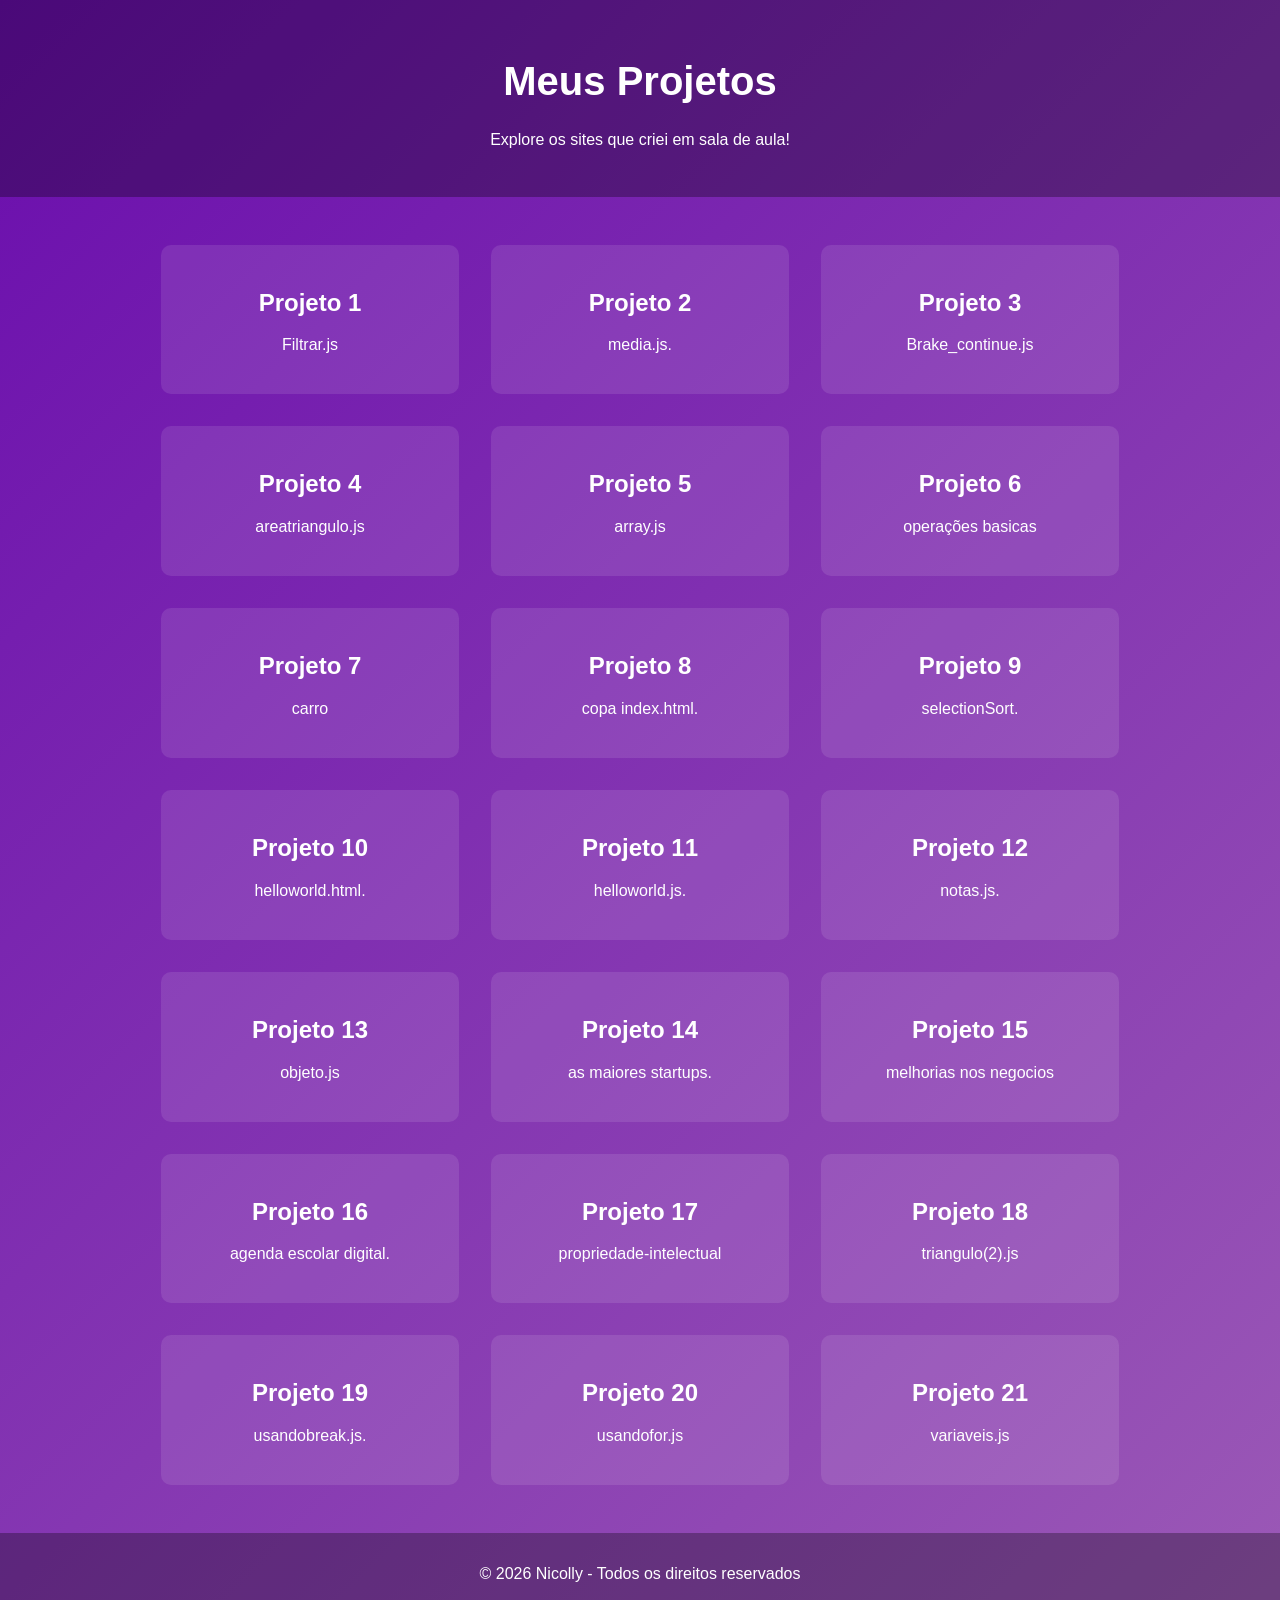
==== index.html @ 2f774a1e "Update index.html" ====
<!DOCTYPE html>
<html lang="pt-BR">
<head>
  <meta charset="UTF-8">
  <meta name="viewport" content="width=device-width, initial-scale=1.0">
  <title>Portfólio Nicolly</title>
  <link rel="stylesheet" href="style.css">
</head>
<body>
  <header>
    <h1>Meus Projetos</h1>
    <p>Explore os sites que criei em sala de aula!</p>
  </header>
  <main>
    <section id="projetos">
      <!-- Cada projeto será um card -->
      <!-- <div class="card" onclick="abrirProjeto('https//seusite1.com')"> -->
        
        <div class="card" onclick="abrirProjeto('https://github.com/nicolly1265/TodosOsSites/blob/main/filtrar.js')">
        <h2>Projeto 1</h2>
        <p>Filtrar.js</p>
      </div>

      <div class="card" onclick="abrirProjeto('https://github.com/nicolly1265/TodosOsSites/blob/main/Media_Se.js')">
        <h2>Projeto 2</h2>
        <p>media.js.</p>
      </div>

      <div class="card" onclick="abrirProjeto('https://github.com/nicolly1265/TodosOsSites/blob/main/Brake_continue.js')">
        <h2>Projeto 3</h2>
        <p>Brake_continue.js</p>
      </div>

      <div class="card" onclick="abrirProjeto('https://github.com/nicolly1265/TodosOsSites/blob/main/areatriangulo.js')">
        <h2>Projeto 4</h2>
        <p>areatriangulo.js</p>
      </div>

      <div class="card" onclick="abrirProjeto('https://github.com/nicolly1265/iniciobackendd/blob/main/array.js')">
        <h2>Projeto 5</h2>
        <p>array.js</p>
      </div>

      <div class="card" onclick="abrirProjeto('https://github.com/nicolly1265/TodosOsSites/blob/main/operacoesbasicas.js')">
        <h2>Projeto 6</h2>
        <p>operações basicas</p>
      </div>

      <div class="card" onclick="abrirProjeto('https://github.com/nicolly1265/iniciobackendd/blob/main/carro.js')">
        <h2>Projeto 7</h2>
        <p>carro</p>
      </div>

      <div class="card" onclick="abrirProjeto('https://github.com/nicolly1265/iniciobackendd/blob/main/copaindex.html')">
        <h2>Projeto 8</h2>
        <p>copa index.html.</p>
      </div>

      <div class="card" onclick="abrirProjeto('https://github.com/nicolly1265/iniciobackendd/blob/main/selectionSort.js')">
        <h2>Projeto 9</h2>
        <p>selectionSort.</p>
      </div>

      <div class="card" onclick="abrirProjeto('https://github.com/nicolly1265/TodosOsSites/blob/main/hello%20world.html')">
        <h2>Projeto 10</h2>
        <p>helloworld.html.</p>
      </div>
      <div class="card" onclick="abrirProjeto('https://github.com/nicolly1265/TodosOsSites/blob/main/hello%20world.js')">
        <h2>Projeto 11</h2>
        <p>helloworld.js.</p>
      </div>
      <div class="card" onclick="abrirProjeto('https://github.com/nicolly1265/TodosOsSites/blob/main/notas.js')">
        <h2>Projeto 12</h2>
        <p>notas.js.</p>
      </div>
      <div class="card" onclick="abrirProjeto('https://github.com/nicolly1265/TodosOsSites/blob/main/objeto.js')">
        <h2>Projeto 13</h2>
        <p>objeto.js</p>
      </div>
      <div class="card" onclick="abrirProjeto('https://gamma.app/docs/As-Maiores-Startups-do-Mundo-em-2026-5c4m4l3m55caytl')">
        <h2>Projeto 14</h2>
        <p>as maiores startups.</p>
      </div>

      <div class="card" onclick="abrirProjeto('https://gamma.app/docs/Metricas-e-Melhorias-nos-Negocios-ccf5uc8x7uhk803')">
        <h2>Projeto 15</h2>
        <p>melhorias nos negocios</p>
      </div>

      <div class="card" onclick="abrirProjeto('https://gamma.app/docs/Agenda-Escolar-Digital-cmee274ior4vsd9')">
        <h2>Projeto 16</h2>
        <p>agenda escolar digital.</p>
      </div>

      <div class="card" onclick="abrirProjeto('https://gamma.app/docs/Propriedade-Intelectual-snedlq86b3urh5x')">
        <h2>Projeto 17</h2>
        <p>propriedade-intelectual</p>
      </div>

      <div class="card" onclick="abrirProjeto('https://github.com/nicolly1265/TodosOsSites/blob/main/triangulo%20(2).js')">
        <h2>Projeto 18</h2>
        <p>triangulo(2).js</p>
      </div>

      <div class="card" onclick="abrirProjeto('https://github.com/nicolly1265/TodosOsSites/blob/main/usandobreak.js')">
        <h2>Projeto 19</h2>
        <p>usandobreak.js.</p>
      </div>

      <div class="card" onclick="abrirProjeto('https://github.com/nicolly1265/TodosOsSites/blob/main/usandofor.js')">
        <h2>Projeto 20</h2>
        <p>usandofor.js</p>
      </div>

      <div class="card" onclick="abrirProjeto('https://github.com/nicolly1265/TodosOsSites/blob/main/variaveis.js')">
        <h2>Projeto 21</h2>
        <p>variaveis.js</p>
      </div>

      <!-- Adicione mais cards conforme necessário -->
    </section>
  </main>

  <footer>
    <p>© 2026 Nicolly - Todos os direitos reservados</p>
  </footer>
  
  <script src="script.js"></script>
</body>
</html>
---- style.css ----
/* style.css */
body {
  font-family: Arial, sans-serif;
  margin: 0;
  background: linear-gradient(135deg, #6a0dad, #9b59b6);
  color: #fff;
  text-align: center;
}

header {
  padding: 2rem;
  background-color: rgba(0,0,0,0.3);
}

h1 {
  font-size: 2.5rem;
}

#projetos {
  display: flex;
  flex-wrap: wrap;
  justify-content: center;
  padding: 2rem;
}

.card {
  background: rgba(255,255,255,0.1);
  border-radius: 10px;
  padding: 1.5rem;
  margin: 1rem;
  width: 250px;
  cursor: pointer;
  transition: transform 0.3s, background 0.3s;
}

.card:hover {
  transform: scale(1.05);
  background: rgba(255,255,255,0.2);
}

footer {
  padding: 1rem;
  background-color: rgba(0,0,0,0.3);
}
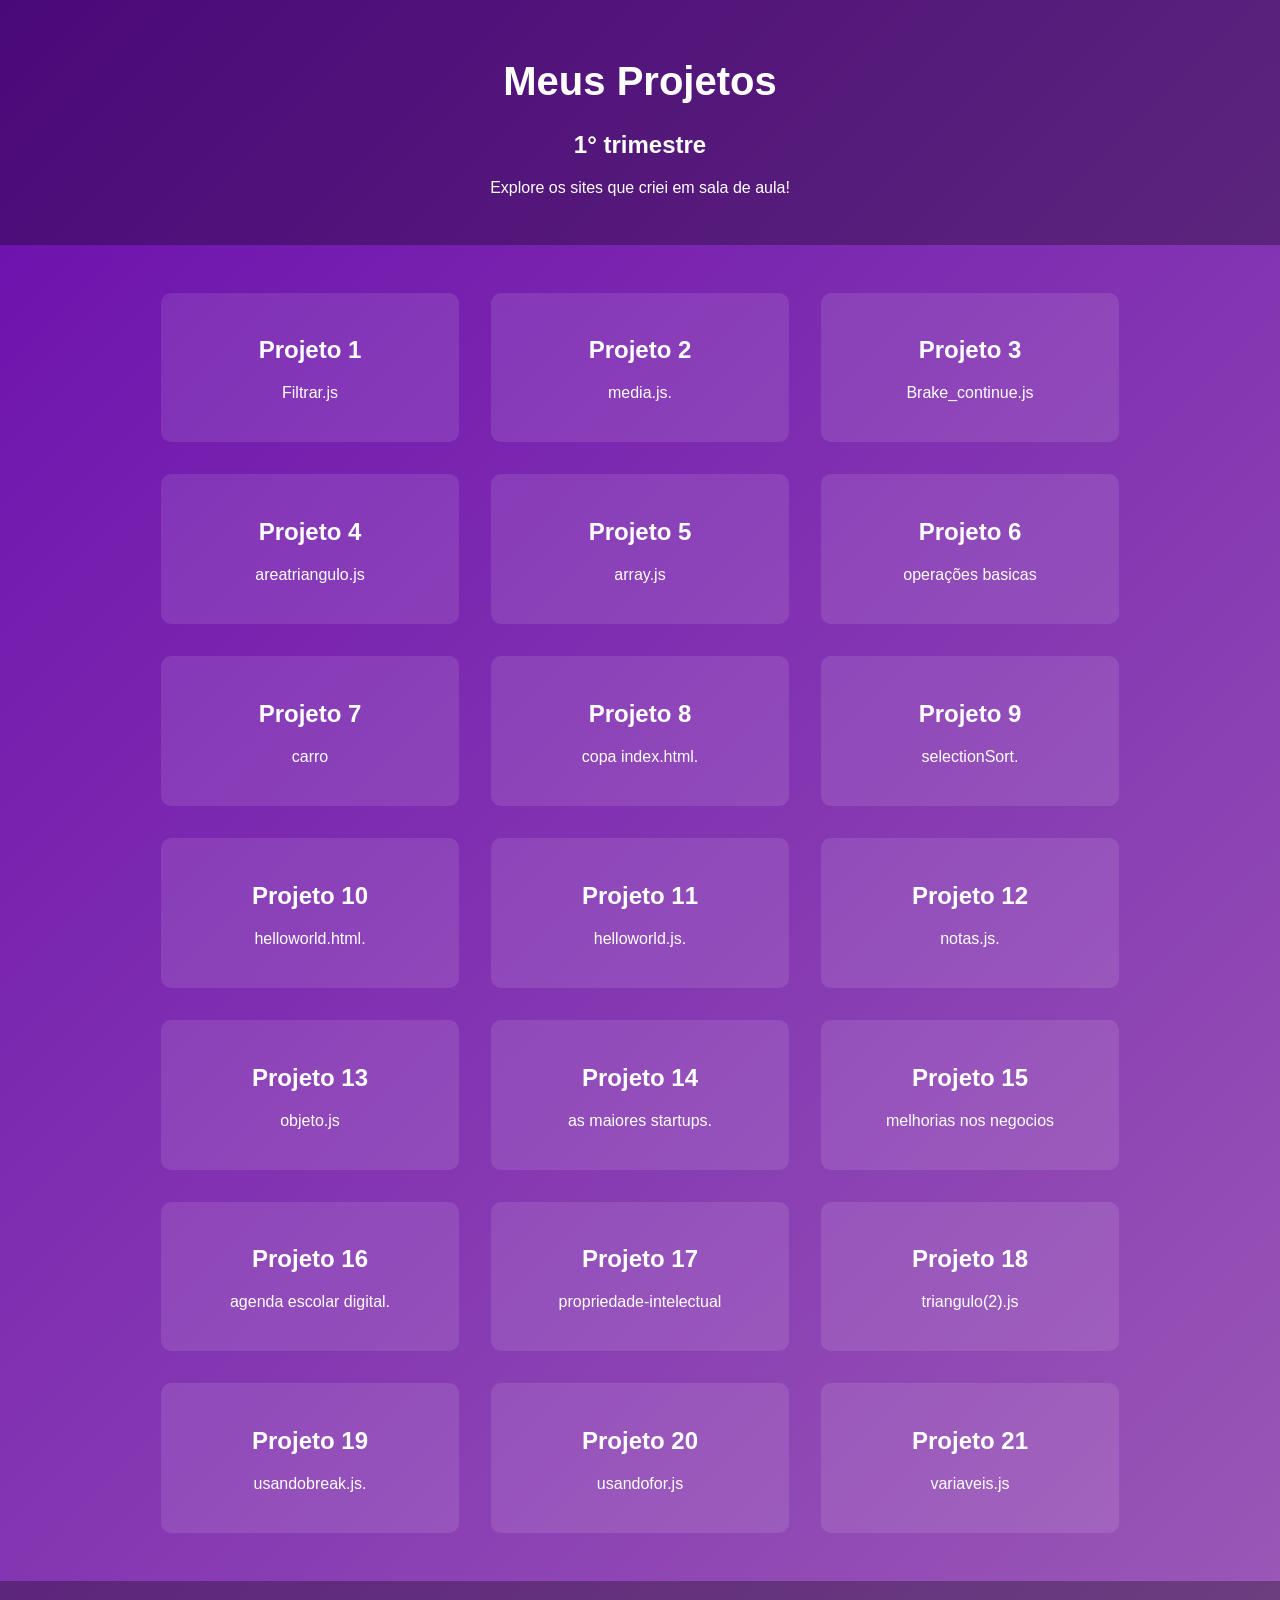
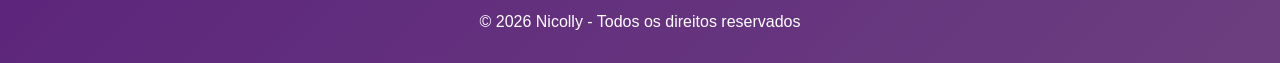
==== commit 2d963fa0: "Add header section with title and description" ====
--- a/index.html
+++ b/index.html
@@ -9,6 +9,7 @@
 <body>
   <header>
     <h1>Meus Projetos</h1>
+    <h2>1° trimestre</h2>
     <p>Explore os sites que criei em sala de aula!</p>
   </header>
   <main>
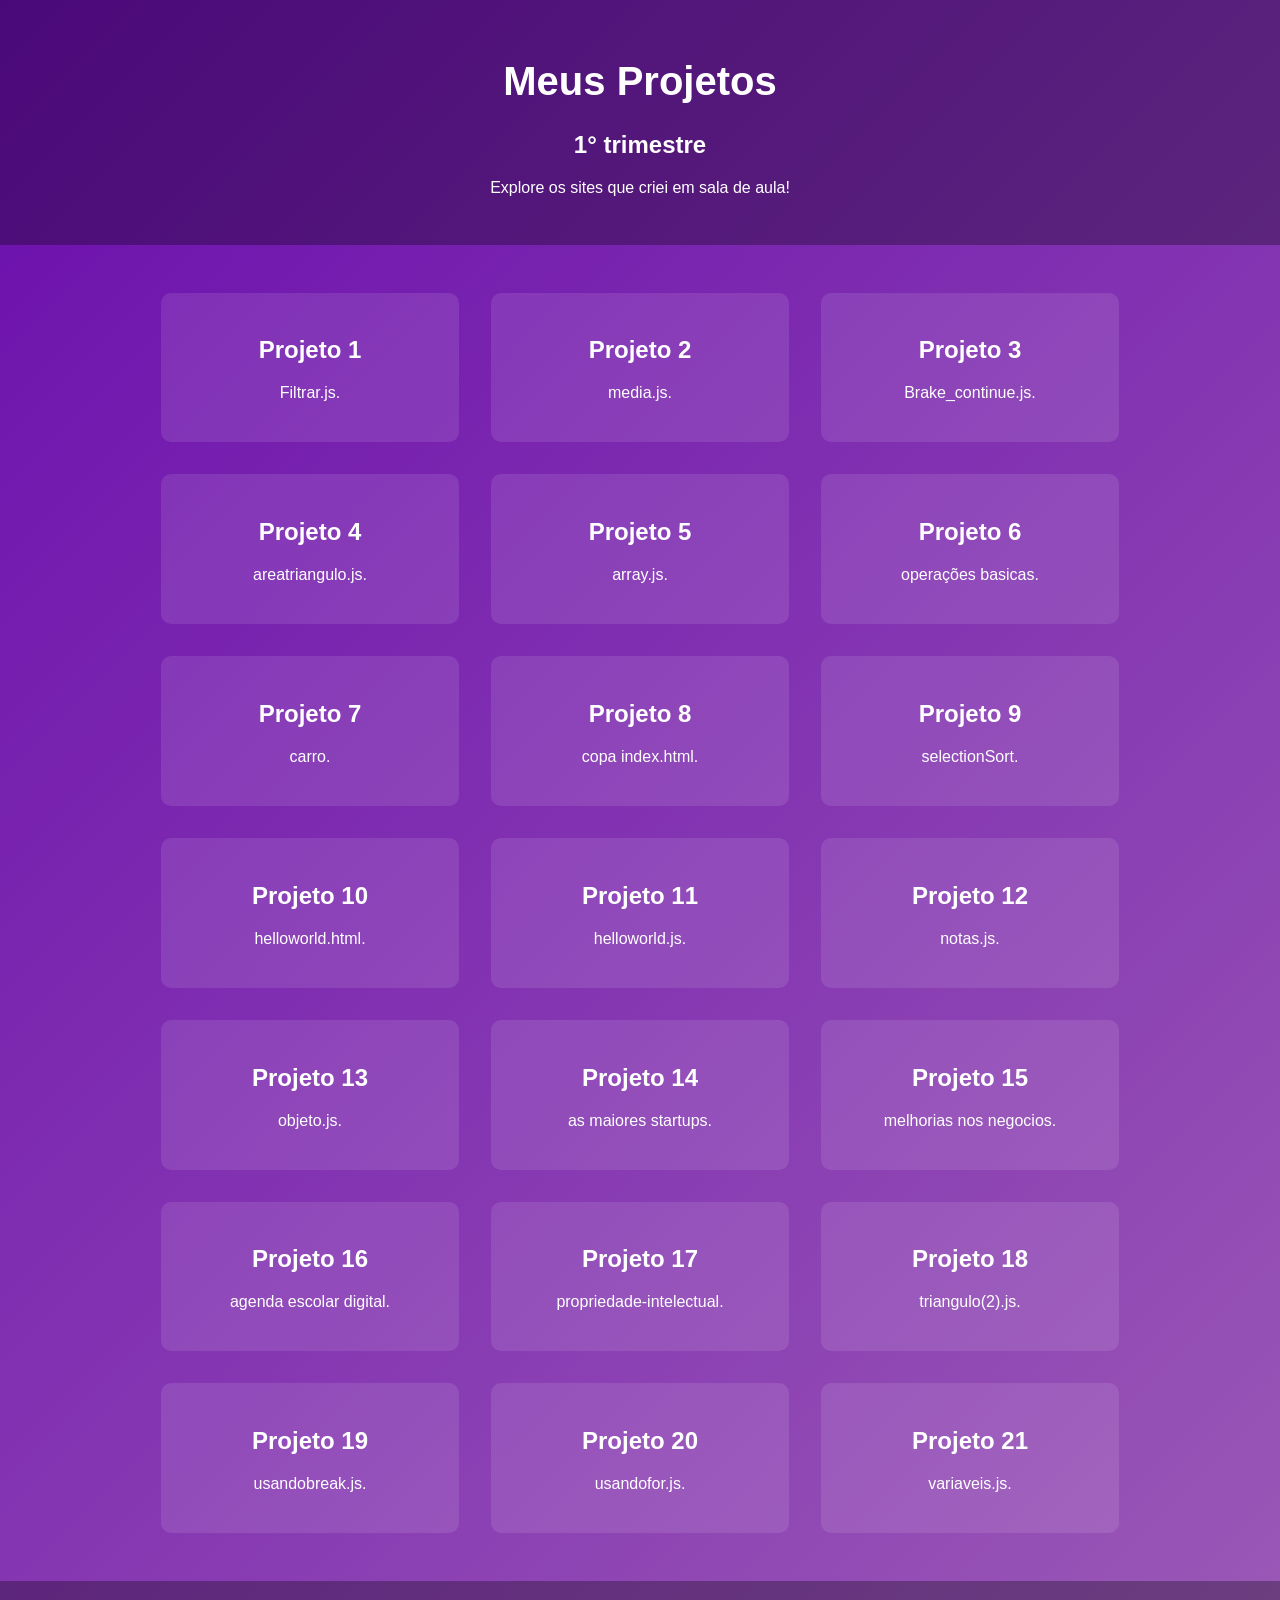
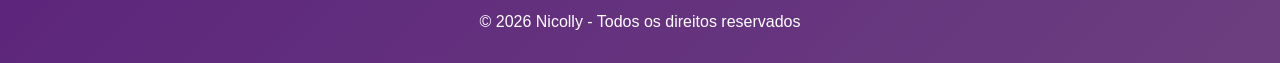
==== commit 784c2e7a: "Fix HTML formatting and update project links" ====
--- a/index.html
+++ b/index.html
@@ -19,7 +19,7 @@
         
         <div class="card" onclick="abrirProjeto('https://github.com/nicolly1265/TodosOsSites/blob/main/filtrar.js')">
         <h2>Projeto 1</h2>
-        <p>Filtrar.js</p>
+        <p>Filtrar.js.</p>
       </div>
 
       <div class="card" onclick="abrirProjeto('https://github.com/nicolly1265/TodosOsSites/blob/main/Media_Se.js')">
@@ -29,27 +29,27 @@
 
       <div class="card" onclick="abrirProjeto('https://github.com/nicolly1265/TodosOsSites/blob/main/Brake_continue.js')">
         <h2>Projeto 3</h2>
-        <p>Brake_continue.js</p>
+        <p>Brake_continue.js.</p>
       </div>
 
       <div class="card" onclick="abrirProjeto('https://github.com/nicolly1265/TodosOsSites/blob/main/areatriangulo.js')">
         <h2>Projeto 4</h2>
-        <p>areatriangulo.js</p>
+        <p>areatriangulo.js.</p>
       </div>
 
       <div class="card" onclick="abrirProjeto('https://github.com/nicolly1265/iniciobackendd/blob/main/array.js')">
         <h2>Projeto 5</h2>
-        <p>array.js</p>
+        <p>array.js.</p>
       </div>
 
       <div class="card" onclick="abrirProjeto('https://github.com/nicolly1265/TodosOsSites/blob/main/operacoesbasicas.js')">
         <h2>Projeto 6</h2>
-        <p>operações basicas</p>
+        <p>operações basicas.</p>
       </div>
 
       <div class="card" onclick="abrirProjeto('https://github.com/nicolly1265/iniciobackendd/blob/main/carro.js')">
         <h2>Projeto 7</h2>
-        <p>carro</p>
+        <p>carro.</p>
       </div>
 
       <div class="card" onclick="abrirProjeto('https://github.com/nicolly1265/iniciobackendd/blob/main/copaindex.html')">
@@ -76,7 +76,7 @@
       </div>
       <div class="card" onclick="abrirProjeto('https://github.com/nicolly1265/TodosOsSites/blob/main/objeto.js')">
         <h2>Projeto 13</h2>
-        <p>objeto.js</p>
+        <p>objeto.js.</p>
       </div>
       <div class="card" onclick="abrirProjeto('https://gamma.app/docs/As-Maiores-Startups-do-Mundo-em-2026-5c4m4l3m55caytl')">
         <h2>Projeto 14</h2>
@@ -85,7 +85,7 @@
 
       <div class="card" onclick="abrirProjeto('https://gamma.app/docs/Metricas-e-Melhorias-nos-Negocios-ccf5uc8x7uhk803')">
         <h2>Projeto 15</h2>
-        <p>melhorias nos negocios</p>
+        <p>melhorias nos negocios.</p>
       </div>
 
       <div class="card" onclick="abrirProjeto('https://gamma.app/docs/Agenda-Escolar-Digital-cmee274ior4vsd9')">
@@ -95,12 +95,12 @@
 
       <div class="card" onclick="abrirProjeto('https://gamma.app/docs/Propriedade-Intelectual-snedlq86b3urh5x')">
         <h2>Projeto 17</h2>
-        <p>propriedade-intelectual</p>
+        <p>propriedade-intelectual.</p>
       </div>
 
       <div class="card" onclick="abrirProjeto('https://github.com/nicolly1265/TodosOsSites/blob/main/triangulo%20(2).js')">
         <h2>Projeto 18</h2>
-        <p>triangulo(2).js</p>
+        <p>triangulo(2).js.</p>
       </div>
 
       <div class="card" onclick="abrirProjeto('https://github.com/nicolly1265/TodosOsSites/blob/main/usandobreak.js')">
@@ -110,12 +110,12 @@
 
       <div class="card" onclick="abrirProjeto('https://github.com/nicolly1265/TodosOsSites/blob/main/usandofor.js')">
         <h2>Projeto 20</h2>
-        <p>usandofor.js</p>
+        <p>usandofor.js.</p>
       </div>
 
       <div class="card" onclick="abrirProjeto('https://github.com/nicolly1265/TodosOsSites/blob/main/variaveis.js')">
         <h2>Projeto 21</h2>
-        <p>variaveis.js</p>
+        <p>variaveis.js.</p>
       </div>
 
       <!-- Adicione mais cards conforme necessário -->
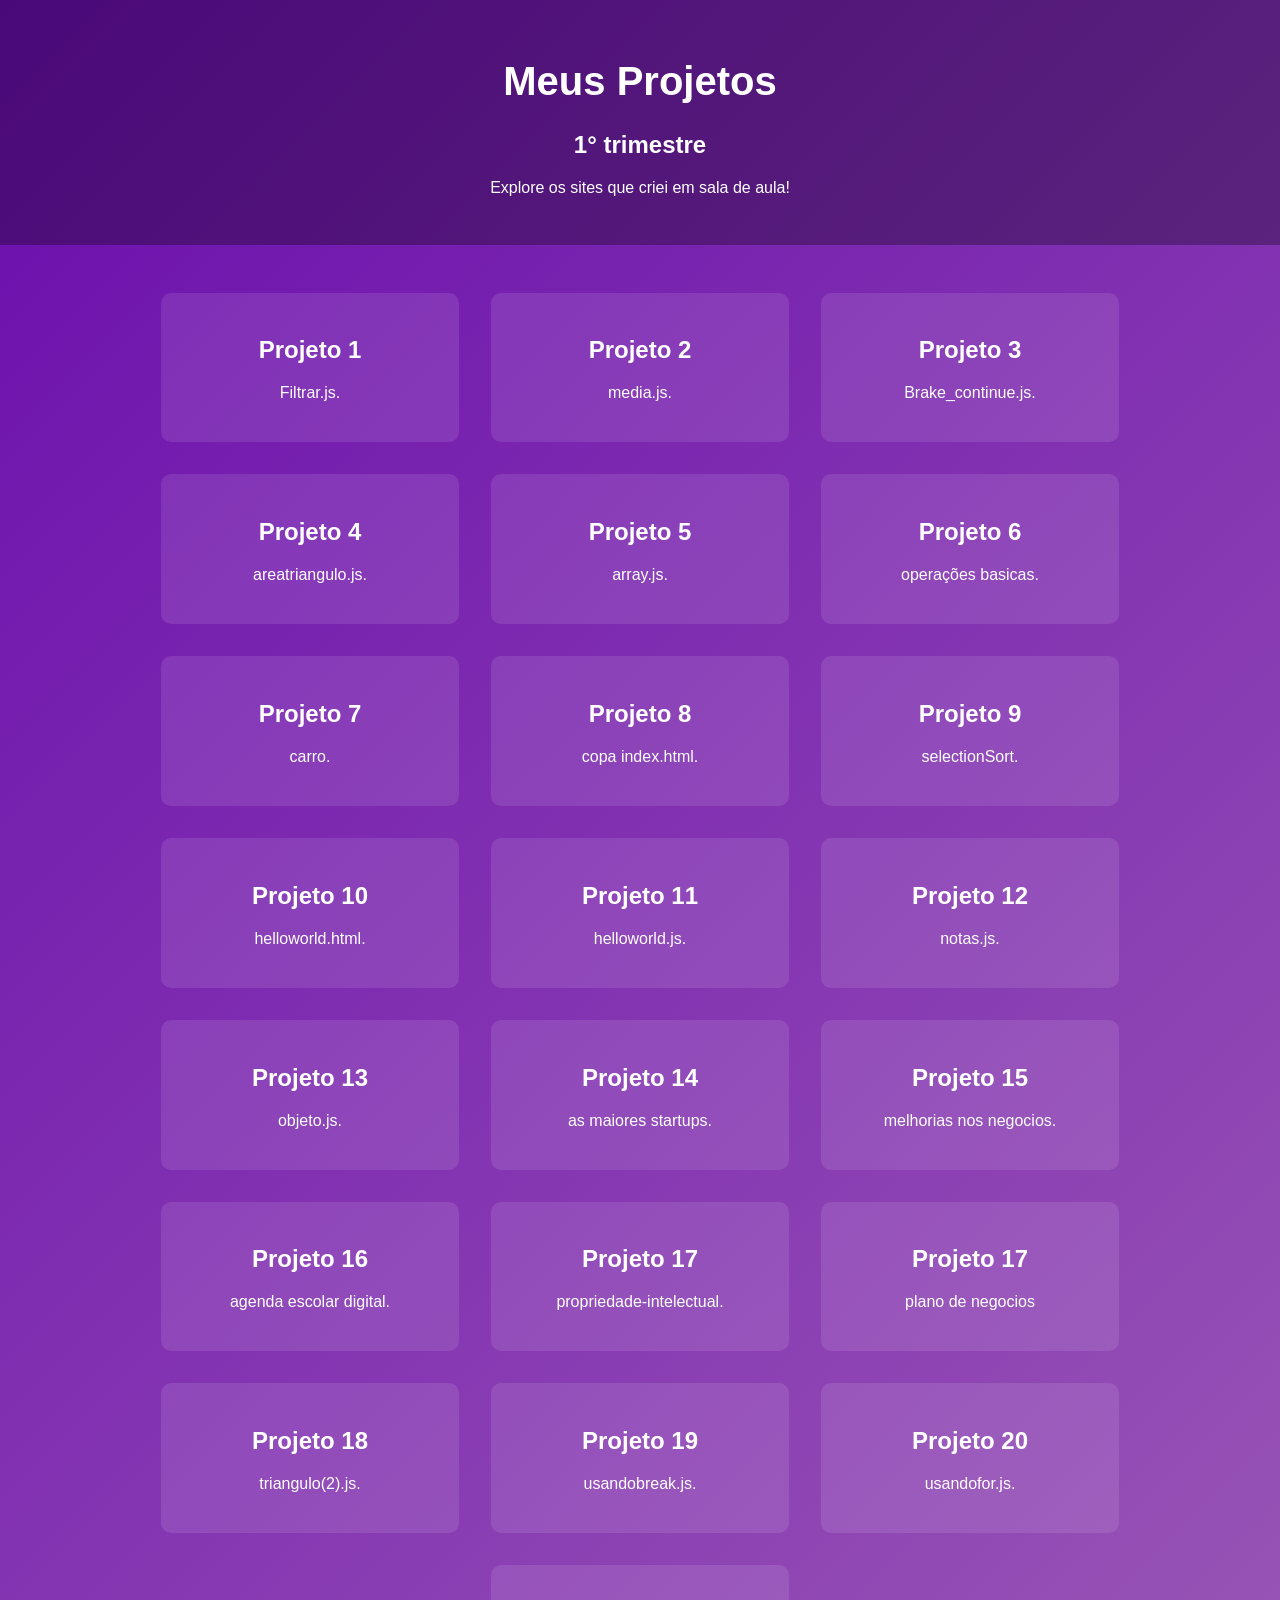
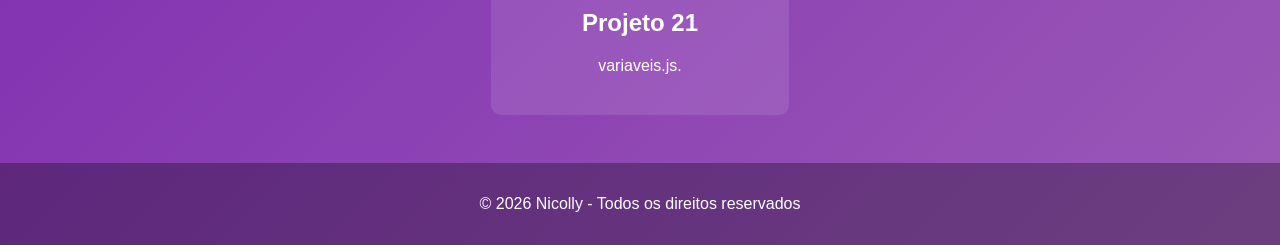
==== commit ec72cd7d: "Fix HTML formatting and update project links" ====
--- a/index.html
+++ b/index.html
@@ -98,6 +98,10 @@
         <p>propriedade-intelectual.</p>
       </div>
 
+      <div class="card" onclick="abrirProjeto('https://gamma.app/docs/Untitled-8jxsylhvzbprp9d')">
+        <h2>Projeto 17</h2>
+        <p>plano de negocios</p>
+      </div>
       <div class="card" onclick="abrirProjeto('https://github.com/nicolly1265/TodosOsSites/blob/main/triangulo%20(2).js')">
         <h2>Projeto 18</h2>
         <p>triangulo(2).js.</p>
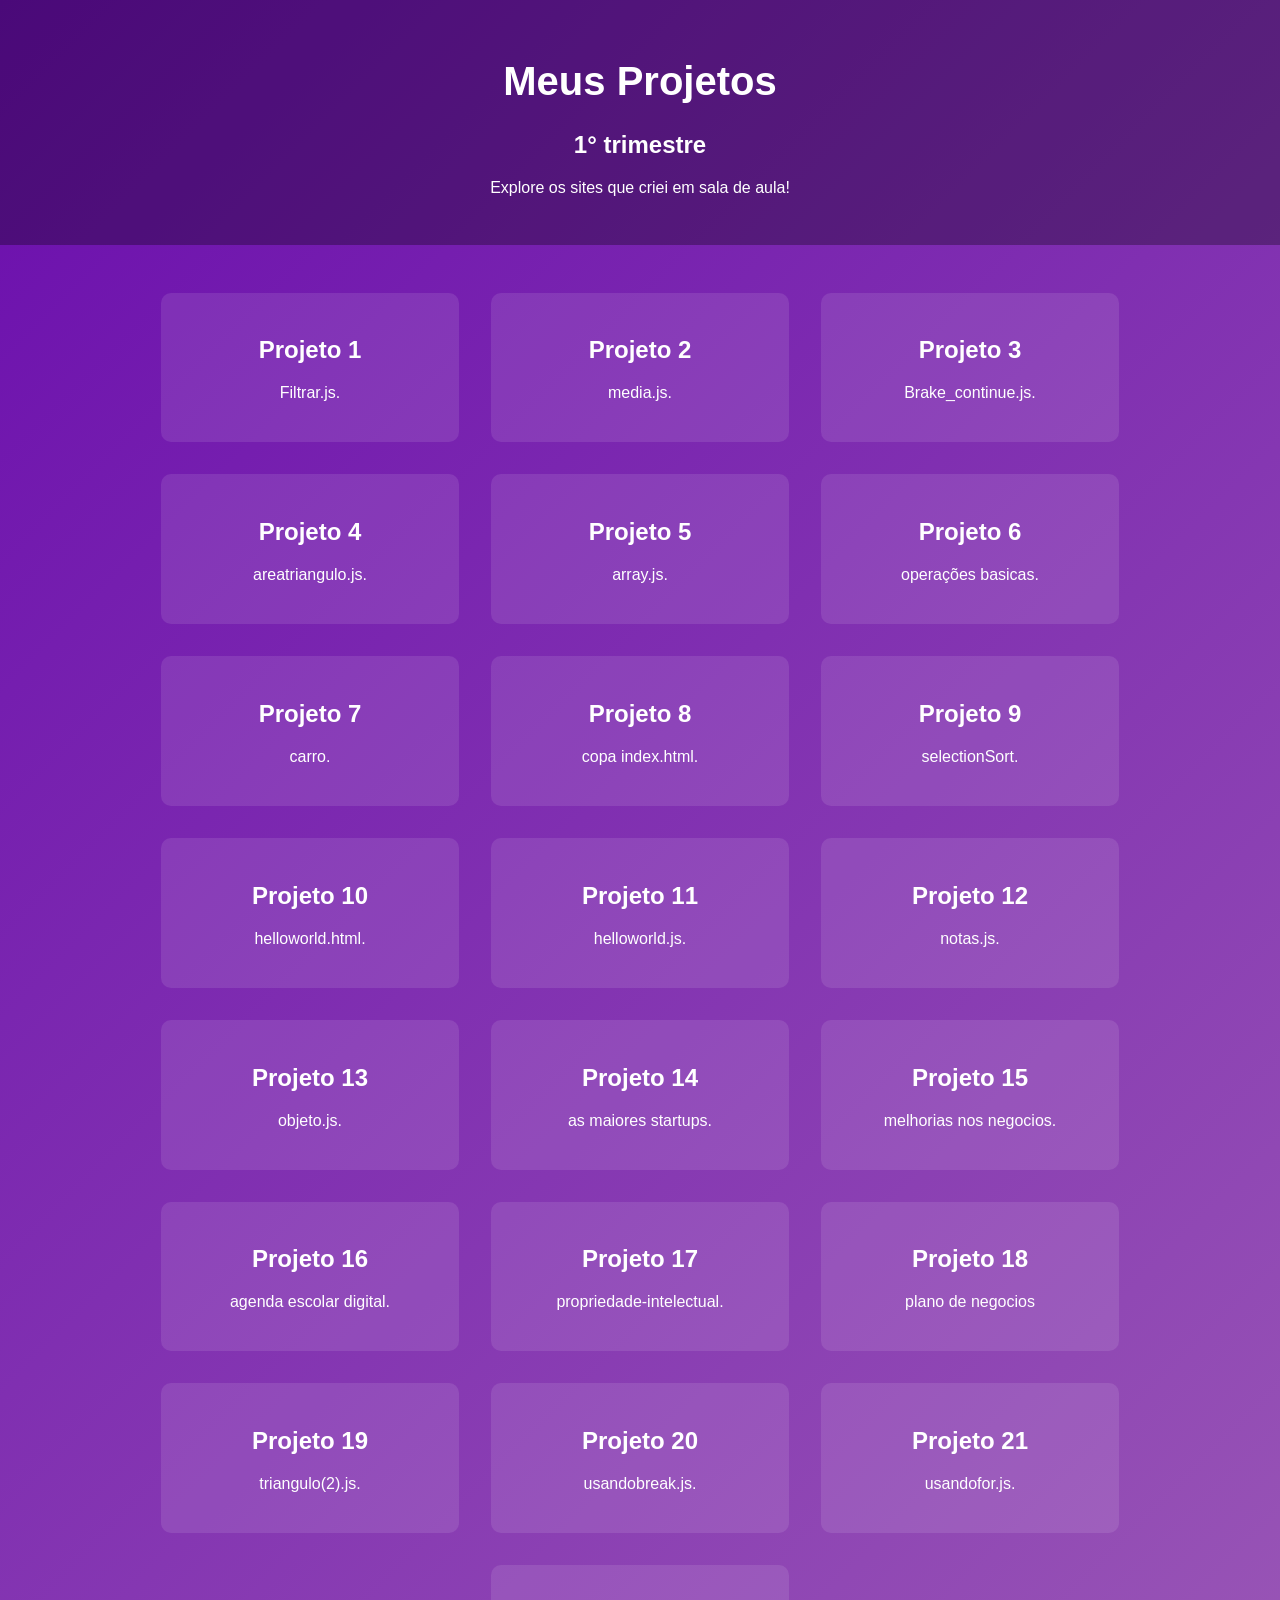
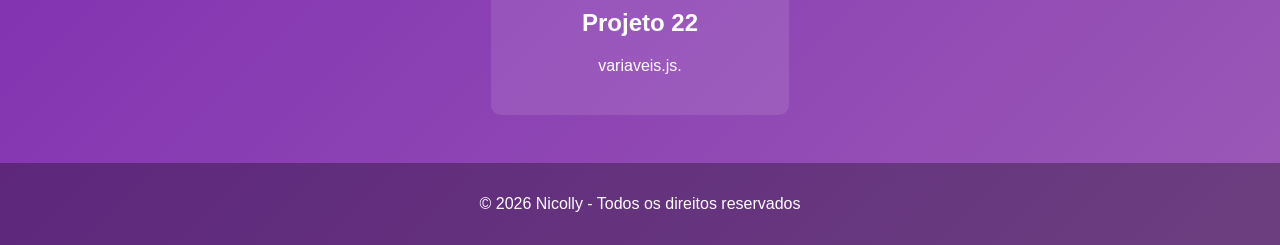
==== commit 86ad67a2: "Update index.html" ====
--- a/index.html
+++ b/index.html
@@ -99,26 +99,26 @@
       </div>
 
       <div class="card" onclick="abrirProjeto('https://gamma.app/docs/Untitled-8jxsylhvzbprp9d')">
-        <h2>Projeto 17</h2>
+        <h2>Projeto 18</h2>
         <p>plano de negocios</p>
       </div>
       <div class="card" onclick="abrirProjeto('https://github.com/nicolly1265/TodosOsSites/blob/main/triangulo%20(2).js')">
-        <h2>Projeto 18</h2>
+        <h2>Projeto 19</h2>
         <p>triangulo(2).js.</p>
       </div>
 
       <div class="card" onclick="abrirProjeto('https://github.com/nicolly1265/TodosOsSites/blob/main/usandobreak.js')">
-        <h2>Projeto 19</h2>
+        <h2>Projeto 20</h2>
         <p>usandobreak.js.</p>
       </div>
 
       <div class="card" onclick="abrirProjeto('https://github.com/nicolly1265/TodosOsSites/blob/main/usandofor.js')">
-        <h2>Projeto 20</h2>
+        <h2>Projeto 21</h2>
         <p>usandofor.js.</p>
       </div>
 
       <div class="card" onclick="abrirProjeto('https://github.com/nicolly1265/TodosOsSites/blob/main/variaveis.js')">
-        <h2>Projeto 21</h2>
+        <h2>Projeto 22</h2>
         <p>variaveis.js.</p>
       </div>
 
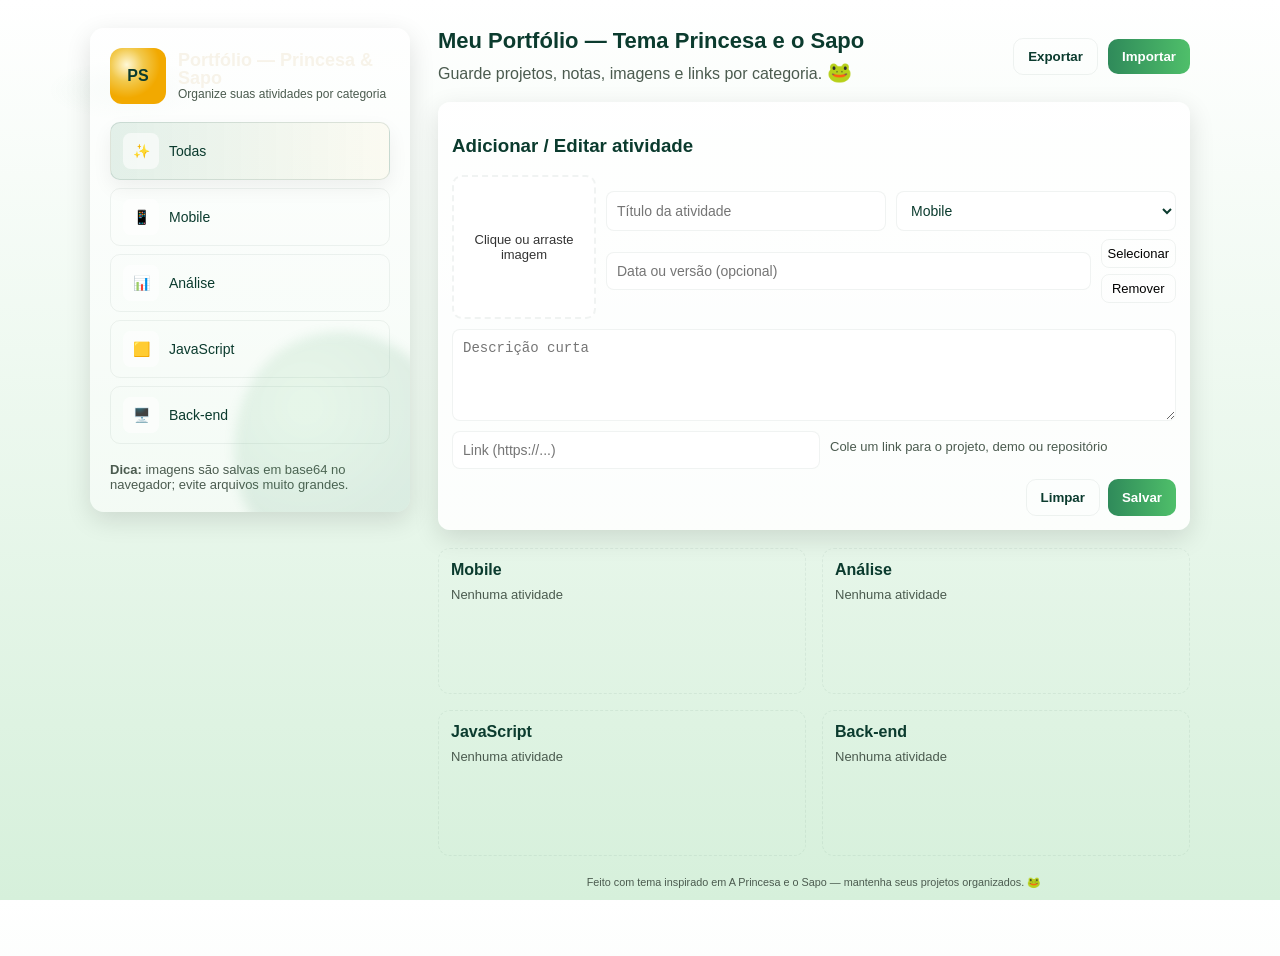
==== commit 17414b10: "Update index.html" ====
--- a/index.html
+++ b/index.html
@@ -1,135 +1,598 @@
-<!DOCTYPE html>
+<!doctype html>
 <html lang="pt-BR">
 <head>
-  <meta charset="UTF-8">
-  <meta name="viewport" content="width=device-width, initial-scale=1.0">
-  <title>Portfólio Nicolly</title>
-  <link rel="stylesheet" href="style.css">
+  <meta charset="utf-8" />
+  <meta name="viewport" content="width=device-width,initial-scale=1" />
+  <title>Portfólio — Princesa e o Sapo (com link)</title>
+  <style>
+    :root{
+      --bg:#ffffff; /* fundo verde claro */
+      --card:#f7f3e9;
+      --accent:#2f8a5a;
+      --accent-2:#f2c94c;
+      --muted:#4b5b4f;
+      --shadow: 0 8px 26px rgba(3,10,8,0.12);
+      --radius:14px;
+      font-family: "Segoe UI", Roboto, "Helvetica Neue", Arial, sans-serif;
+    }
+    html,body{height:100%}
+    body{
+      margin:0;
+      background:
+        radial-gradient(800px 300px at 10% 10%, rgba(47,138,90,0.06), transparent 10%),
+        linear-gradient(180deg, var(--bg) 0%, #d6f0db 100%);
+      color: #0b3b2e;
+      padding:28px;
+      -webkit-font-smoothing:antialiased;
+      -moz-osx-font-smoothing:grayscale;
+    }
+
+    .wrap{
+      max-width:1100px;
+      margin:0 auto;
+      display:grid;
+      grid-template-columns:320px 1fr;
+      gap:28px;
+      align-items:start;
+    }
+
+    .sidebar{
+      background: linear-gradient(180deg, rgba(255,255,255,0.6), rgba(255,255,255,0.5));
+      border-radius:var(--radius);
+      padding:20px;
+      box-shadow:var(--shadow);
+      position:relative;
+      overflow:hidden;
+    }
+    .brand{display:flex;gap:12px;align-items:center;margin-bottom:12px}
+    .logo{width:56px;height:56px;border-radius:12px;background: radial-gradient(circle at 30% 30%, #fff8d6, #f2c94c 30%, #f2a900 60%);display:flex;align-items:center;justify-content:center;color:#0b3b2e;font-weight:700;flex-shrink:0}
+    .brand h1{font-size:18px;margin:0;color:var(--card);line-height:1}
+    .brand p{margin:0;font-size:12px;color:var(--muted)}
+
+    .cats{margin-top:18px;display:flex;flex-direction:column;gap:8px}
+    .cat-btn{display:flex;gap:10px;align-items:center;padding:10px 12px;border-radius:10px;background:transparent;color:#0b3b2e;border:1px solid rgba(11,59,46,0.06);cursor:pointer;transition:all .18s ease;font-size:14px}
+    .cat-btn:hover{transform:translateY(-3px)}
+    .cat-btn.active{background:linear-gradient(90deg, rgba(47,138,90,0.12), rgba(242,201,76,0.06));border-color: rgba(11,59,46,0.12);box-shadow: 0 8px 20px rgba(0,0,0,0.06)}
+    .cat-icon{width:36px;height:36px;border-radius:8px;background:rgba(255,255,255,0.6);display:flex;align-items:center;justify-content:center;color:var(--accent);font-weight:700}
+
+    .main{min-height:60vh}
+    .hero{display:flex;justify-content:space-between;gap:20px;align-items:center;margin-bottom:18px}
+    .hero-left h2{margin:0;font-size:22px;color:#0b3b2e}
+    .hero-left p{margin:6px 0 0;color:var(--muted)}
+    .hero-right{display:flex;gap:10px;align-items:center}
+
+    .card{
+      background:linear-gradient(180deg, rgba(255,255,255,0.9), rgba(255,255,255,0.88));
+      border-radius:12px;
+      padding:14px;
+      box-shadow:var(--shadow);
+      color:#0b3b2e;
+    }
+    form .row{display:flex;gap:10px;margin-bottom:10px;flex-wrap:wrap}
+    form input[type="text"], form select, form textarea{
+      flex:1;padding:10px;border-radius:8px;border:1px solid rgba(11,59,46,0.06);font-size:14px;background:#fff;color:#0b3b2e;
+    }
+    form textarea{min-height:70px;resize:vertical}
+    .btn{background:linear-gradient(90deg,var(--accent), #4fbf6a);color:#fff;padding:10px 14px;border-radius:10px;border:none;cursor:pointer;font-weight:700}
+    .btn.ghost{background:transparent;color:#0b3b2e;border:1px solid rgba(11,59,46,0.06)}
+
+    .lists{display:grid;grid-template-columns: repeat(2, 1fr);gap:16px;margin-top:18px}
+    .list{background:transparent;border-radius:12px;padding:12px;min-height:120px;border:1px dashed rgba(11,59,46,0.06)}
+    .list h3{margin:0 0 8px 0;font-size:16px;color:#0b3b2e}
+    .item{display:flex;justify-content:space-between;gap:10px;align-items:flex-start;padding:8px;border-radius:8px;background:rgba(255,255,255,0.6);margin-bottom:8px;color:#0b3b2e}
+    .item .meta{font-size:13px;color:var(--muted);max-width:420px}
+    .item .actions{display:flex;gap:6px}
+    .action-btn{background:transparent;border:1px solid rgba(11,59,46,0.06);padding:6px;border-radius:8px;color:#0b3b2e;cursor:pointer;font-size:13px}
+
+    .thumb{width:120px;height:120px;border-radius:8px;object-fit:cover;margin-left:12px;border:2px solid rgba(11,59,46,0.06)}
+    .item-left{display:flex;gap:12px;align-items:flex-start}
+
+    .link-pill{
+      display:inline-block;padding:6px 8px;border-radius:8px;background:rgba(47,138,90,0.08);color:var(--accent);font-weight:600;font-size:13px;margin-top:6px;text-decoration:none;
+    }
+
+    footer{margin-top:18px;color:var(--muted);font-size:13px;text-align:center}
+
+    .lilypad{position:absolute;right:-40px;bottom:-40px;width:220px;height:220px;background: radial-gradient(circle at 40% 30%, #7bd389, #2f8a5a 60%);border-radius:50% 50% 40% 60% / 60% 50% 50% 40%;transform:rotate(-18deg);opacity:0.12;filter:blur(6px)}
+
+    /* Quadrado de upload */
+    .image-square{
+      width:140px;
+      height:140px;
+      min-width:140px;
+      min-height:140px;
+      border-radius:10px;
+      border:2px dashed rgba(11,59,46,0.06);
+      background:#fff;
+      display:flex;
+      align-items:center;
+      justify-content:center;
+      color:#666;
+      cursor:pointer;
+      position:relative;
+      overflow:hidden;
+      transition:box-shadow .15s, transform .12s;
+    }
+    .image-square.dragover{box-shadow:0 8px 20px rgba(0,0,0,0.08);transform:translateY(-4px)}
+    .image-square img{width:100%;height:100%;object-fit:cover;display:block}
+    .image-square .placeholder{padding:8px;text-align:center;font-size:13px;color:#333}
+    .image-controls{display:flex;flex-direction:column;gap:6px;margin-left:8px}
+    .small-btn{background:transparent;border:1px solid rgba(11,59,46,0.06);padding:6px;border-radius:8px;cursor:pointer;font-size:13px}
+
+    /* Modal */
+    .modal{position:fixed;inset:0;display:none;align-items:center;justify-content:center;background:rgba(0,0,0,0.4);z-index:60;padding:20px}
+    .modal.open{display:flex}
+    .modal .box{background:#fff;border-radius:12px;padding:12px;max-width:900px;max-height:90vh;overflow:auto}
+    .modal img{max-width:100%;height:auto;border-radius:8px;display:block}
+
+    @media (max-width:980px){
+      .wrap{grid-template-columns:1fr;padding:18px}
+      .lists{grid-template-columns:1fr}
+      .sidebar{order:2}
+      .main{order:1}
+      .thumb{width:80px;height:80px}
+      .image-square{width:110px;height:110px;min-width:110px;min-height:110px}
+    }
+  </style>
 </head>
 <body>
-  <header>
-    <h1>Meus Projetos</h1>
-    <h2>1° trimestre</h2>
-    <p>Explore os sites que criei em sala de aula!</p>
-  </header>
-  <main>
-    <section id="projetos">
-      <!-- Cada projeto será um card -->
-      <!-- <div class="card" onclick="abrirProjeto('https//seusite1.com')"> -->
-        
-        <div class="card" onclick="abrirProjeto('https://github.com/nicolly1265/TodosOsSites/blob/main/filtrar.js')">
-        <h2>Projeto 1</h2>
-        <p>Filtrar.js.</p>
+  <div class="wrap" role="main">
+    <aside class="sidebar" aria-label="Navegação e categorias">
+      <div class="brand">
+        <div class="logo" aria-hidden="true">PS</div>
+        <div>
+          <h1>Portfólio — Princesa & Sapo</h1>
+          <p>Organize suas atividades por categoria</p>
+        </div>
       </div>
 
-      <div class="card" onclick="abrirProjeto('https://github.com/nicolly1265/TodosOsSites/blob/main/Media_Se.js')">
-        <h2>Projeto 2</h2>
-        <p>media.js.</p>
+      <nav class="cats" aria-label="Categorias">
+        <button class="cat-btn active" data-cat="Todas"><span class="cat-icon">✨</span> Todas</button>
+        <button class="cat-btn" data-cat="Mobile"><span class="cat-icon">📱</span> Mobile</button>
+        <button class="cat-btn" data-cat="Análise"><span class="cat-icon">📊</span> Análise</button>
+        <button class="cat-btn" data-cat="JavaScript"><span class="cat-icon">🟨</span> JavaScript</button>
+        <button class="cat-btn" data-cat="Back-end"><span class="cat-icon">🖥️</span> Back-end</button>
+      </nav>
+
+      <div style="margin-top:18px;font-size:13px;color:var(--muted)">
+        <strong>Dica:</strong> imagens são salvas em base64 no navegador; evite arquivos muito grandes.
       </div>
 
-      <div class="card" onclick="abrirProjeto('https://github.com/nicolly1265/TodosOsSites/blob/main/Brake_continue.js')">
-        <h2>Projeto 3</h2>
-        <p>Brake_continue.js.</p>
+      <div class="lilypad" aria-hidden="true"></div>
+    </aside>
+
+    <section class="main">
+      <div class="hero">
+        <div class="hero-left">
+          <h2>Meu Portfólio — Tema Princesa e o Sapo</h2>
+          <p>Guarde projetos, notas, imagens e links por categoria. <span style="font-size:20px">🐸</span></p>
+        </div>
+        <div class="hero-right">
+          <button id="exportBtn" class="btn ghost" title="Exportar JSON">Exportar</button>
+          <button id="importBtn" class="btn" title="Importar JSON">Importar</button>
+          <input id="fileInput" type="file" accept="application/json" style="display:none" />
+        </div>
       </div>
 
-      <div class="card" onclick="abrirProjeto('https://github.com/nicolly1265/TodosOsSites/blob/main/areatriangulo.js')">
-        <h2>Projeto 4</h2>
-        <p>areatriangulo.js.</p>
+      <div class="card" aria-labelledby="formTitle">
+        <h3 id="formTitle">Adicionar / Editar atividade</h3>
+        <form id="activityForm">
+          <div class="row" style="align-items:center">
+            <div class="image-square" id="imageSquare" title="Clique ou arraste uma imagem">
+              <div class="placeholder" id="imagePlaceholder">Clique ou arraste imagem</div>
+              <img id="imagePreview" src="" alt="" style="display:none" />
+            </div>
+
+            <div style="flex:1;display:flex;flex-direction:column">
+              <div style="display:flex;gap:10px">
+                <input id="title" type="text" placeholder="Título da atividade" required />
+                <select id="category" required>
+                  <option value="Mobile">Mobile</option>
+                  <option value="Análise">Análise</option>
+                  <option value="JavaScript">JavaScript</option>
+                  <option value="Back-end">Back-end</option>
+                </select>
+              </div>
+              <div style="display:flex;gap:10px;margin-top:8px;align-items:center">
+                <input id="date" type="text" placeholder="Data ou versão (opcional)" style="flex:1" />
+                <div class="image-controls" style="margin-left:auto">
+                  <button type="button" id="chooseImageBtn" class="small-btn">Selecionar</button>
+                  <button type="button" id="removeImageBtn" class="small-btn">Remover</button>
+                </div>
+              </div>
+            </div>
+          </div>
+
+          <div class="row">
+            <textarea id="desc" placeholder="Descrição curta"></textarea>
+          </div>
+
+          <div class="row">
+            <input id="link" type="text" placeholder="Link (https://...)" />
+            <div style="flex:1;color:var(--muted);font-size:13px;padding-top:8px">Cole um link para o projeto, demo ou repositório</div>
+          </div>
+
+          <input id="imageInput" type="file" accept="image/*" style="display:none" />
+          <div style="display:flex;gap:8px;justify-content:flex-end">
+            <button type="button" id="clearBtn" class="btn ghost">Limpar</button>
+            <button type="submit" class="btn">Salvar</button>
+          </div>
+          <input type="hidden" id="editingId" value="" />
+        </form>
       </div>
 
-      <div class="card" onclick="abrirProjeto('https://github.com/nicolly1265/iniciobackendd/blob/main/array.js')">
-        <h2>Projeto 5</h2>
-        <p>array.js.</p>
+      <div class="lists" id="listsContainer" aria-live="polite">
+        <div class="list" data-list="Mobile">
+          <h3>Mobile</h3>
+          <div class="items" id="list-Mobile"></div>
+        </div>
+        <div class="list" data-list="Análise">
+          <h3>Análise</h3>
+          <div class="items" id="list-Análise"></div>
+        </div>
+        <div class="list" data-list="JavaScript">
+          <h3>JavaScript</h3>
+          <div class="items" id="list-JavaScript"></div>
+        </div>
+        <div class="list" data-list="Back-end">
+          <h3>Back-end</h3>
+          <div class="items" id="list-Back-end"></div>
+        </div>
       </div>
 
-      <div class="card" onclick="abrirProjeto('https://github.com/nicolly1265/TodosOsSites/blob/main/operacoesbasicas.js')">
-        <h2>Projeto 6</h2>
-        <p>operações basicas.</p>
-      </div>
-
-      <div class="card" onclick="abrirProjeto('https://github.com/nicolly1265/iniciobackendd/blob/main/carro.js')">
-        <h2>Projeto 7</h2>
-        <p>carro.</p>
-      </div>
-
-      <div class="card" onclick="abrirProjeto('https://github.com/nicolly1265/iniciobackendd/blob/main/copaindex.html')">
-        <h2>Projeto 8</h2>
-        <p>copa index.html.</p>
-      </div>
-
-      <div class="card" onclick="abrirProjeto('https://github.com/nicolly1265/iniciobackendd/blob/main/selectionSort.js')">
-        <h2>Projeto 9</h2>
-        <p>selectionSort.</p>
-      </div>
-
-      <div class="card" onclick="abrirProjeto('https://github.com/nicolly1265/TodosOsSites/blob/main/hello%20world.html')">
-        <h2>Projeto 10</h2>
-        <p>helloworld.html.</p>
-      </div>
-      <div class="card" onclick="abrirProjeto('https://github.com/nicolly1265/TodosOsSites/blob/main/hello%20world.js')">
-        <h2>Projeto 11</h2>
-        <p>helloworld.js.</p>
-      </div>
-      <div class="card" onclick="abrirProjeto('https://github.com/nicolly1265/TodosOsSites/blob/main/notas.js')">
-        <h2>Projeto 12</h2>
-        <p>notas.js.</p>
-      </div>
-      <div class="card" onclick="abrirProjeto('https://github.com/nicolly1265/TodosOsSites/blob/main/objeto.js')">
-        <h2>Projeto 13</h2>
-        <p>objeto.js.</p>
-      </div>
-      <div class="card" onclick="abrirProjeto('https://gamma.app/docs/As-Maiores-Startups-do-Mundo-em-2026-5c4m4l3m55caytl')">
-        <h2>Projeto 14</h2>
-        <p>as maiores startups.</p>
-      </div>
-
-      <div class="card" onclick="abrirProjeto('https://gamma.app/docs/Metricas-e-Melhorias-nos-Negocios-ccf5uc8x7uhk803')">
-        <h2>Projeto 15</h2>
-        <p>melhorias nos negocios.</p>
-      </div>
-
-      <div class="card" onclick="abrirProjeto('https://gamma.app/docs/Agenda-Escolar-Digital-cmee274ior4vsd9')">
-        <h2>Projeto 16</h2>
-        <p>agenda escolar digital.</p>
-      </div>
-
-      <div class="card" onclick="abrirProjeto('https://gamma.app/docs/Propriedade-Intelectual-snedlq86b3urh5x')">
-        <h2>Projeto 17</h2>
-        <p>propriedade-intelectual.</p>
-      </div>
-
-      <div class="card" onclick="abrirProjeto('https://gamma.app/docs/Untitled-8jxsylhvzbprp9d')">
-        <h2>Projeto 18</h2>
-        <p>plano de negocios</p>
-      </div>
-      <div class="card" onclick="abrirProjeto('https://github.com/nicolly1265/TodosOsSites/blob/main/triangulo%20(2).js')">
-        <h2>Projeto 19</h2>
-        <p>triangulo(2).js.</p>
-      </div>
-
-      <div class="card" onclick="abrirProjeto('https://github.com/nicolly1265/TodosOsSites/blob/main/usandobreak.js')">
-        <h2>Projeto 20</h2>
-        <p>usandobreak.js.</p>
-      </div>
-
-      <div class="card" onclick="abrirProjeto('https://github.com/nicolly1265/TodosOsSites/blob/main/usandofor.js')">
-        <h2>Projeto 21</h2>
-        <p>usandofor.js.</p>
-      </div>
-
-      <div class="card" onclick="abrirProjeto('https://github.com/nicolly1265/TodosOsSites/blob/main/variaveis.js')">
-        <h2>Projeto 22</h2>
-        <p>variaveis.js.</p>
-      </div>
-
-      <!-- Adicione mais cards conforme necessário -->
+      <footer>
+        <small>Feito com tema inspirado em A Princesa e o Sapo — mantenha seus projetos organizados. 🐸</small>
+      </footer>
     </section>
-  </main>
-
-  <footer>
-    <p>© 2026 Nicolly - Todos os direitos reservados</p>
-  </footer>
-  
-  <script src="script.js"></script>
+  </div>
+
+  <div id="imgModal" class="modal" role="dialog" aria-modal="true" aria-hidden="true">
+    <div class="box">
+      <button id="closeModal" class="action-btn" style="float:right;margin-bottom:8px">Fechar</button>
+      <img id="modalImg" src="" alt="Visualização da imagem" />
+    </div>
+  </div>
+
+  <script>
+    const STORAGE_KEY = 'portfolio_princesa_sapo_v4_link';
+    let activities = [];
+
+    // Elementos
+    const form = document.getElementById('activityForm');
+    const titleInput = document.getElementById('title');
+    const categoryInput = document.getElementById('category');
+    const dateInput = document.getElementById('date');
+    const descInput = document.getElementById('desc');
+    const linkInput = document.getElementById('link');
+    const editingIdInput = document.getElementById('editingId');
+    const clearBtn = document.getElementById('clearBtn');
+
+    const lists = {
+      'Mobile': document.getElementById('list-Mobile'),
+      'Análise': document.getElementById('list-Análise'),
+      'JavaScript': document.getElementById('list-JavaScript'),
+      'Back-end': document.getElementById('list-Back-end')
+    };
+    const catButtons = document.querySelectorAll('.cat-btn');
+    const exportBtn = document.getElementById('exportBtn');
+    const importBtn = document.getElementById('importBtn');
+    const fileInput = document.getElementById('fileInput');
+
+    const imageSquare = document.getElementById('imageSquare');
+    const imagePreview = document.getElementById('imagePreview');
+    const imagePlaceholder = document.getElementById('imagePlaceholder');
+    const imageInput = document.getElementById('imageInput');
+    const chooseImageBtn = document.getElementById('chooseImageBtn');
+    const removeImageBtn = document.getElementById('removeImageBtn');
+
+    const imgModal = document.getElementById('imgModal');
+    const modalImg = document.getElementById('modalImg');
+    const closeModal = document.getElementById('closeModal');
+
+    // Utilitários
+    function uid(){ return 'id-' + Math.random().toString(36).slice(2,9); }
+    function escapeHtml(str){ if(!str) return ''; return String(str).replace(/[&<>"']/g, function(m){ return {'&':'&amp;','<':'&lt;','>':'&gt;','"':'&quot;',"'":'&#39;'}[m]; }); }
+    function isValidUrl(s){
+      try{ const u = new URL(s); return u.protocol === 'http:' || u.protocol === 'https:'; }catch(e){ return false; }
+    }
+
+    // Carregar do localStorage
+    function load(){
+      try{
+        const raw = localStorage.getItem(STORAGE_KEY);
+        activities = raw ? JSON.parse(raw) : [];
+      }catch(e){
+        activities = [];
+      }
+      renderAll();
+    }
+
+    function save(){
+      localStorage.setItem(STORAGE_KEY, JSON.stringify(activities));
+    }
+
+    // Renderização
+    function renderAll(filter = 'Todas'){
+      Object.values(lists).forEach(el => el.innerHTML = '');
+      const toShow = filter === 'Todas' ? activities : activities.filter(a => a.category === filter);
+      const grouped = { 'Mobile':[], 'Análise':[], 'JavaScript':[], 'Back-end':[] };
+      toShow.forEach(a => { if(grouped[a.category]) grouped[a.category].push(a); });
+
+      for(const cat in grouped){
+        const container = lists[cat];
+        if(grouped[cat].length === 0){
+          container.innerHTML = '<div style="color:var(--muted);font-size:13px">Nenhuma atividade</div>';
+          continue;
+        }
+        grouped[cat].forEach(item => {
+          const div = document.createElement('div');
+          div.className = 'item';
+          const left = document.createElement('div');
+          left.className = 'item-left';
+          const info = document.createElement('div');
+          info.innerHTML = `<strong>${escapeHtml(item.title)}</strong>
+            <div class="meta">${escapeHtml(item.date || '')} ${item.date ? '•' : ''} ${escapeHtml(item.desc || '')}</div>`;
+          left.appendChild(info);
+          if(item.image){
+            const img = document.createElement('img');
+            img.src = item.image;
+            img.alt = item.title;
+            img.className = 'thumb';
+            img.style.cursor = 'pointer';
+            img.addEventListener('click', ()=> openModal(item.image));
+            left.appendChild(img);
+          }
+          // link display
+          if(item.link){
+            const a = document.createElement('a');
+            a.href = item.link;
+            a.target = '_blank';
+            a.rel = 'noopener noreferrer';
+            a.className = 'link-pill';
+            a.textContent = 'Abrir link';
+            left.appendChild(a);
+          }
+          const actions = document.createElement('div');
+          actions.className = 'actions';
+          actions.innerHTML = `
+            <button class="action-btn" data-id="${item.id}" data-action="edit">Editar</button>
+            <button class="action-btn" data-id="${item.id}" data-action="delete">Excluir</button>
+          `;
+          div.appendChild(left);
+          div.appendChild(actions);
+          container.appendChild(div);
+        });
+      }
+    }
+
+    // Modal
+    function openModal(src){
+      modalImg.src = src;
+      imgModal.classList.add('open');
+      imgModal.setAttribute('aria-hidden','false');
+    }
+    closeModal.addEventListener('click', ()=> {
+      imgModal.classList.remove('open');
+      imgModal.setAttribute('aria-hidden','true');
+      modalImg.src = '';
+    });
+    imgModal.addEventListener('click', (e)=> {
+      if(e.target === imgModal) { closeModal.click(); }
+    });
+
+    // File to base64
+    function fileToBase64(file){
+      return new Promise((resolve, reject) => {
+        const reader = new FileReader();
+        reader.onload = () => resolve(reader.result);
+        reader.onerror = () => reject(new Error('Erro ao ler arquivo'));
+        reader.readAsDataURL(file);
+      });
+    }
+
+    // Atualizar preview quadrado
+    function setPreview(base64){
+      if(base64){
+        imagePreview.src = base64;
+        imagePreview.style.display = 'block';
+        imagePlaceholder.style.display = 'none';
+      } else {
+        imagePreview.src = '';
+        imagePreview.style.display = 'none';
+        imagePlaceholder.style.display = 'block';
+      }
+    }
+
+    // Drag & drop handlers
+    ;['dragenter','dragover'].forEach(ev => {
+      imageSquare.addEventListener(ev, (e) => {
+        e.preventDefault();
+        e.stopPropagation();
+        imageSquare.classList.add('dragover');
+      });
+    });
+    ;['dragleave','drop'].forEach(ev => {
+      imageSquare.addEventListener(ev, (e) => {
+        e.preventDefault();
+        e.stopPropagation();
+        imageSquare.classList.remove('dragover');
+      });
+    });
+    imageSquare.addEventListener('drop', async (e) => {
+      const file = e.dataTransfer.files[0];
+      if(!file) return;
+      if(!file.type.startsWith('image/')) return alert('Selecione um arquivo de imagem');
+      const maxBytes = 5 * 1024 * 1024;
+      if(file.size > maxBytes && !confirm('Imagem grande pode não salvar corretamente. Continuar?')) return;
+      const b64 = await fileToBase64(file);
+      imageInput._pendingBase64 = b64;
+      setPreview(b64);
+    });
+
+    // Clique no quadrado abre seletor
+    imageSquare.addEventListener('click', ()=> imageInput.click());
+    chooseImageBtn.addEventListener('click', ()=> imageInput.click());
+
+    // Seleção via input
+    imageInput.addEventListener('change', async (e) => {
+      const file = e.target.files[0];
+      if(!file) return;
+      if(!file.type.startsWith('image/')) return alert('Selecione um arquivo de imagem');
+      const maxBytes = 5 * 1024 * 1024;
+      if(file.size > maxBytes && !confirm('Imagem grande pode não salvar corretamente. Continuar?')) return;
+      const b64 = await fileToBase64(file);
+      imageInput._pendingBase64 = b64;
+      setPreview(b64);
+      imageInput.value = '';
+    });
+
+    // Remover imagem do formulário (não afeta itens já salvos)
+    removeImageBtn.addEventListener('click', ()=> {
+      imageInput._pendingBase64 = null;
+      setPreview(null);
+      alert('Imagem removida do formulário');
+    });
+
+    // Form submit
+    form.addEventListener('submit', async (e) => {
+      e.preventDefault();
+      const title = titleInput.value.trim();
+      const category = categoryInput.value;
+      const date = dateInput.value.trim();
+      const desc = descInput.value.trim();
+      const link = linkInput.value.trim();
+      const editingId = editingIdInput.value;
+
+      if(!title) return alert('Preencha o título.');
+      if(link && !isValidUrl(link)) {
+        if(!confirm('O link parece inválido. Deseja salvar mesmo assim?')) return;
+      }
+
+      // imagem pendente do input/drag
+      let imageData = imageInput._pendingBase64 !== undefined ? imageInput._pendingBase64 : null;
+
+      if(editingId){
+        const idx = activities.findIndex(a => a.id === editingId);
+        if(idx > -1){
+          // se não houve alteração de imagem, manter a existente
+          const keepImage = imageData !== null ? imageData : activities[idx].image || null;
+          activities[idx] = { ...activities[idx], title, category, date, desc, link: link || null, image: keepImage, updatedAt: Date.now() };
+        }
+        editingIdInput.value = '';
+      } else {
+        activities.push({
+          id: uid(),
+          title, category, date, desc,
+          link: link || null,
+          image: imageData || null,
+          createdAt: Date.now()
+        });
+      }
+      // limpar estado do formulário
+      imageInput._pendingBase64 = undefined;
+      setPreview(null);
+      form.reset();
+      save();
+      renderAll(getActiveCategory());
+    });
+
+    // Limpar formulário
+    clearBtn.addEventListener('click', ()=> {
+      form.reset();
+      editingIdInput.value = '';
+      imageInput._pendingBase64 = undefined;
+      setPreview(null);
+    });
+
+    // Delegação de ações (editar/excluir)
+    document.addEventListener('click', e => {
+      const btn = e.target.closest('.action-btn');
+      if(!btn) return;
+      const id = btn.dataset.id;
+      const action = btn.dataset.action;
+      if(action === 'edit'){
+        const item = activities.find(a => a.id === id);
+        if(!item) return;
+        titleInput.value = item.title;
+        categoryInput.value = item.category;
+        dateInput.value = item.date || '';
+        descInput.value = item.desc || '';
+        linkInput.value = item.link || '';
+        editingIdInput.value = item.id;
+        // mostrar imagem existente no quadrado, mas não sobrescrever até o usuário escolher
+        imageInput._pendingBase64 = undefined;
+        setPreview(item.image || null);
+        window.scrollTo({top:0,behavior:'smooth'});
+      } else if(action === 'delete'){
+        if(!confirm('Excluir esta atividade?')) return;
+        activities = activities.filter(a => a.id !== id);
+        save();
+        renderAll(getActiveCategory());
+      }
+    });
+
+    // Filtrar por categoria via sidebar
+    catButtons.forEach(btn => {
+      btn.addEventListener('click', () => {
+        catButtons.forEach(b => b.classList.remove('active'));
+        btn.classList.add('active');
+        const cat = btn.dataset.cat;
+        renderAll(cat);
+      });
+    });
+
+    function getActiveCategory(){
+      const active = document.querySelector('.cat-btn.active');
+      return active ? active.dataset.cat : 'Todas';
+    }
+
+    // Export / Import
+    exportBtn.addEventListener('click', () => {
+      const data = JSON.stringify(activities, null, 2);
+      const blob = new Blob([data], {type:'application/json'});
+      const url = URL.createObjectURL(blob);
+      const a = document.createElement('a');
+      a.href = url;
+      a.download = 'portfolio_atividades_com_imagens_e_links.json';
+      document.body.appendChild(a);
+      a.click();
+      a.remove();
+      URL.revokeObjectURL(url);
+    });
+
+    importBtn.addEventListener('click', () => fileInput.click());
+    fileInput.addEventListener('change', (e) => {
+      const f = e.target.files[0];
+      if(!f) return;
+      const reader = new FileReader();
+      reader.onload = () => {
+        try{
+          const parsed = JSON.parse(reader.result);
+          if(!Array.isArray(parsed)) throw new Error('Formato inválido');
+          const existingIds = new Set(activities.map(a=>a.id));
+          parsed.forEach(p => {
+            if(!p.id) p.id = uid();
+            if(!existingIds.has(p.id)) activities.push(p);
+          });
+          save();
+          renderAll(getActiveCategory());
+          alert('Importação concluída');
+        }catch(err){
+          alert('Arquivo inválido');
+        }
+      };
+      reader.readAsText(f);
+      fileInput.value = '';
+    });
+
+    // Inicializa
+    load();
+
+    // Animação sutil
+    setTimeout(()=> {
+      const active = document.querySelector('.cat-btn.active');
+      if(active) active.animate([{transform:'translateY(0)'},{transform:'translateY(-6px)'},{transform:'translateY(0)'}],{duration:900,iterations:1});
+    },400);
+  </script>
 </body>
 </html>
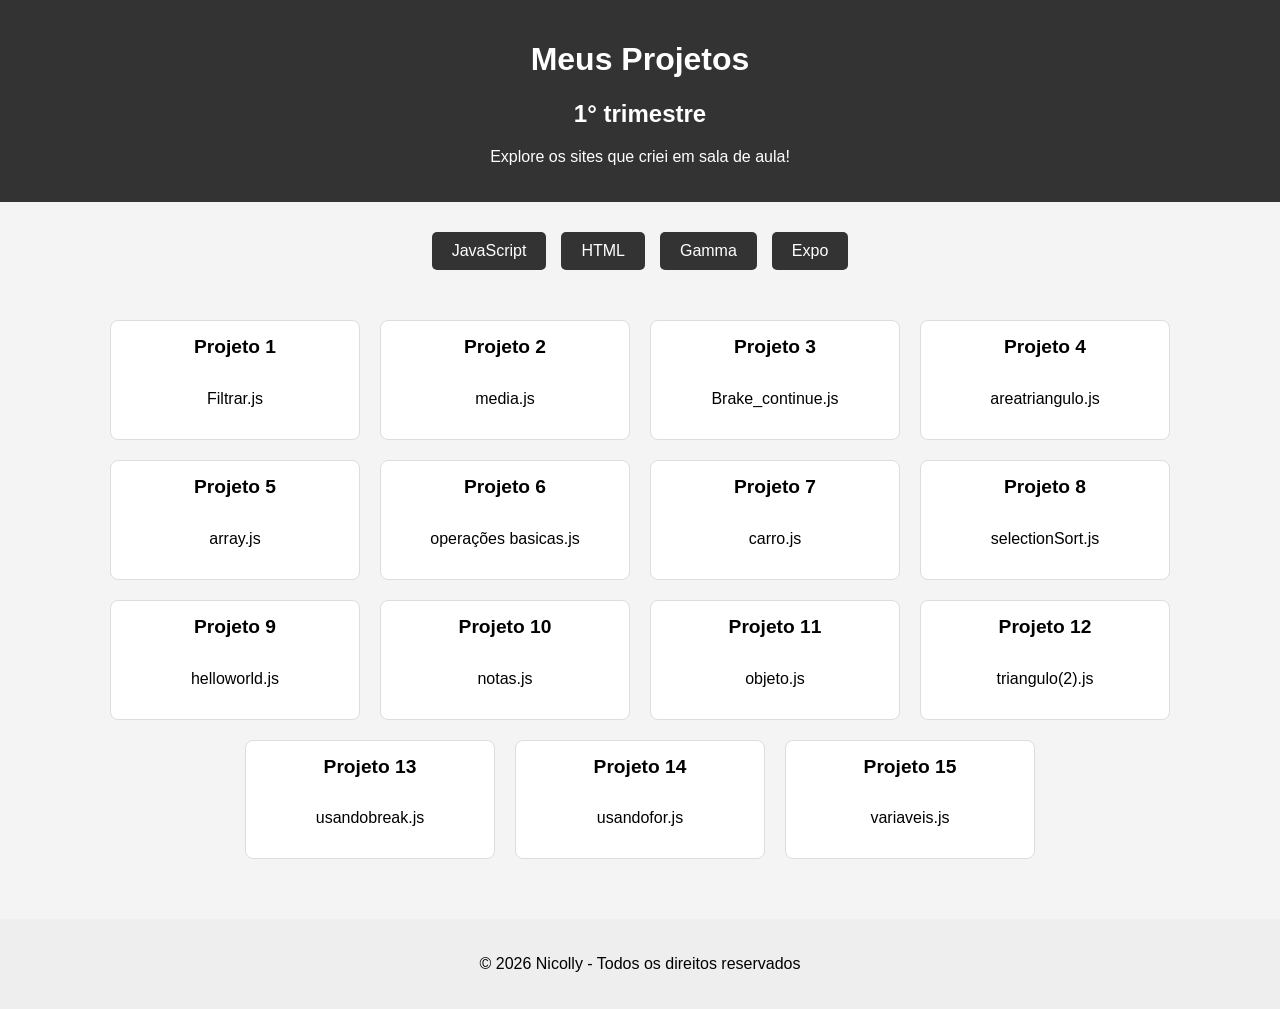
==== commit db5d84a6: "Update print statement from 'Hello' to 'Goodbye'" ====
--- a/index.html
+++ b/index.html
@@ -1,598 +1,338 @@
-<!doctype html>
+<!DOCTYPE html>
 <html lang="pt-BR">
 <head>
-  <meta charset="utf-8" />
-  <meta name="viewport" content="width=device-width,initial-scale=1" />
-  <title>Portfólio — Princesa e o Sapo (com link)</title>
+  <meta charset="UTF-8">
+  <meta name="viewport" content="width=device-width, initial-scale=1.0">
+  <title>Portfólio Nicolly</title>
+  
   <style>
-    :root{
-      --bg:#ffffff; /* fundo verde claro */
-      --card:#f7f3e9;
-      --accent:#2f8a5a;
-      --accent-2:#f2c94c;
-      --muted:#4b5b4f;
-      --shadow: 0 8px 26px rgba(3,10,8,0.12);
-      --radius:14px;
-      font-family: "Segoe UI", Roboto, "Helvetica Neue", Arial, sans-serif;
-    }
-    html,body{height:100%}
-    body{
-      margin:0;
-      background:
-        radial-gradient(800px 300px at 10% 10%, rgba(47,138,90,0.06), transparent 10%),
-        linear-gradient(180deg, var(--bg) 0%, #d6f0db 100%);
-      color: #0b3b2e;
-      padding:28px;
-      -webkit-font-smoothing:antialiased;
-      -moz-osx-font-smoothing:grayscale;
-    }
-
-    .wrap{
-      max-width:1100px;
-      margin:0 auto;
-      display:grid;
-      grid-template-columns:320px 1fr;
-      gap:28px;
-      align-items:start;
-    }
-
-    .sidebar{
-      background: linear-gradient(180deg, rgba(255,255,255,0.6), rgba(255,255,255,0.5));
-      border-radius:var(--radius);
-      padding:20px;
-      box-shadow:var(--shadow);
-      position:relative;
-      overflow:hidden;
-    }
-    .brand{display:flex;gap:12px;align-items:center;margin-bottom:12px}
-    .logo{width:56px;height:56px;border-radius:12px;background: radial-gradient(circle at 30% 30%, #fff8d6, #f2c94c 30%, #f2a900 60%);display:flex;align-items:center;justify-content:center;color:#0b3b2e;font-weight:700;flex-shrink:0}
-    .brand h1{font-size:18px;margin:0;color:var(--card);line-height:1}
-    .brand p{margin:0;font-size:12px;color:var(--muted)}
-
-    .cats{margin-top:18px;display:flex;flex-direction:column;gap:8px}
-    .cat-btn{display:flex;gap:10px;align-items:center;padding:10px 12px;border-radius:10px;background:transparent;color:#0b3b2e;border:1px solid rgba(11,59,46,0.06);cursor:pointer;transition:all .18s ease;font-size:14px}
-    .cat-btn:hover{transform:translateY(-3px)}
-    .cat-btn.active{background:linear-gradient(90deg, rgba(47,138,90,0.12), rgba(242,201,76,0.06));border-color: rgba(11,59,46,0.12);box-shadow: 0 8px 20px rgba(0,0,0,0.06)}
-    .cat-icon{width:36px;height:36px;border-radius:8px;background:rgba(255,255,255,0.6);display:flex;align-items:center;justify-content:center;color:var(--accent);font-weight:700}
-
-    .main{min-height:60vh}
-    .hero{display:flex;justify-content:space-between;gap:20px;align-items:center;margin-bottom:18px}
-    .hero-left h2{margin:0;font-size:22px;color:#0b3b2e}
-    .hero-left p{margin:6px 0 0;color:var(--muted)}
-    .hero-right{display:flex;gap:10px;align-items:center}
-
-    .card{
-      background:linear-gradient(180deg, rgba(255,255,255,0.9), rgba(255,255,255,0.88));
-      border-radius:12px;
-      padding:14px;
-      box-shadow:var(--shadow);
-      color:#0b3b2e;
-    }
-    form .row{display:flex;gap:10px;margin-bottom:10px;flex-wrap:wrap}
-    form input[type="text"], form select, form textarea{
-      flex:1;padding:10px;border-radius:8px;border:1px solid rgba(11,59,46,0.06);font-size:14px;background:#fff;color:#0b3b2e;
-    }
-    form textarea{min-height:70px;resize:vertical}
-    .btn{background:linear-gradient(90deg,var(--accent), #4fbf6a);color:#fff;padding:10px 14px;border-radius:10px;border:none;cursor:pointer;font-weight:700}
-    .btn.ghost{background:transparent;color:#0b3b2e;border:1px solid rgba(11,59,46,0.06)}
-
-    .lists{display:grid;grid-template-columns: repeat(2, 1fr);gap:16px;margin-top:18px}
-    .list{background:transparent;border-radius:12px;padding:12px;min-height:120px;border:1px dashed rgba(11,59,46,0.06)}
-    .list h3{margin:0 0 8px 0;font-size:16px;color:#0b3b2e}
-    .item{display:flex;justify-content:space-between;gap:10px;align-items:flex-start;padding:8px;border-radius:8px;background:rgba(255,255,255,0.6);margin-bottom:8px;color:#0b3b2e}
-    .item .meta{font-size:13px;color:var(--muted);max-width:420px}
-    .item .actions{display:flex;gap:6px}
-    .action-btn{background:transparent;border:1px solid rgba(11,59,46,0.06);padding:6px;border-radius:8px;color:#0b3b2e;cursor:pointer;font-size:13px}
-
-    .thumb{width:120px;height:120px;border-radius:8px;object-fit:cover;margin-left:12px;border:2px solid rgba(11,59,46,0.06)}
-    .item-left{display:flex;gap:12px;align-items:flex-start}
-
-    .link-pill{
-      display:inline-block;padding:6px 8px;border-radius:8px;background:rgba(47,138,90,0.08);color:var(--accent);font-weight:600;font-size:13px;margin-top:6px;text-decoration:none;
-    }
-
-    footer{margin-top:18px;color:var(--muted);font-size:13px;text-align:center}
-
-    .lilypad{position:absolute;right:-40px;bottom:-40px;width:220px;height:220px;background: radial-gradient(circle at 40% 30%, #7bd389, #2f8a5a 60%);border-radius:50% 50% 40% 60% / 60% 50% 50% 40%;transform:rotate(-18deg);opacity:0.12;filter:blur(6px)}
-
-    /* Quadrado de upload */
-    .image-square{
-      width:140px;
-      height:140px;
-      min-width:140px;
-      min-height:140px;
-      border-radius:10px;
-      border:2px dashed rgba(11,59,46,0.06);
-      background:#fff;
-      display:flex;
-      align-items:center;
-      justify-content:center;
-      color:#666;
-      cursor:pointer;
-      position:relative;
-      overflow:hidden;
-      transition:box-shadow .15s, transform .12s;
-    }
-    .image-square.dragover{box-shadow:0 8px 20px rgba(0,0,0,0.08);transform:translateY(-4px)}
-    .image-square img{width:100%;height:100%;object-fit:cover;display:block}
-    .image-square .placeholder{padding:8px;text-align:center;font-size:13px;color:#333}
-    .image-controls{display:flex;flex-direction:column;gap:6px;margin-left:8px}
-    .small-btn{background:transparent;border:1px solid rgba(11,59,46,0.06);padding:6px;border-radius:8px;cursor:pointer;font-size:13px}
-
-    /* Modal */
-    .modal{position:fixed;inset:0;display:none;align-items:center;justify-content:center;background:rgba(0,0,0,0.4);z-index:60;padding:20px}
-    .modal.open{display:flex}
-    .modal .box{background:#fff;border-radius:12px;padding:12px;max-width:900px;max-height:90vh;overflow:auto}
-    .modal img{max-width:100%;height:auto;border-radius:8px;display:block}
-
-    @media (max-width:980px){
-      .wrap{grid-template-columns:1fr;padding:18px}
-      .lists{grid-template-columns:1fr}
-      .sidebar{order:2}
-      .main{order:1}
-      .thumb{width:80px;height:80px}
-      .image-square{width:110px;height:110px;min-width:110px;min-height:110px}
-    }
+    /* --- INÍCIO DO CSS --- */
+    
+    body {
+      font-family: Arial, sans-serif;
+      text-align: center;
+      margin: 0;
+      padding: 0;
+      background-color: #f4f4f4;
+    }
+
+    header {
+      background-color: #333;
+      color: white;
+      padding: 20px 0;
+    }
+
+    /* Estilos básicos para os cards */
+    .card {
+      border: 1px solid #ddd;
+      border-radius: 8px;
+      padding: 15px;
+      width: 250px; /* Aumentei um pouco a largura */
+      text-align: center;
+      cursor: pointer;
+      background-color: white;
+      transition: box-shadow 0.3s ease, transform 0.2s ease;
+      display: flex;
+      flex-direction: column;
+      justify-content: space-between;
+      box-sizing: border-box; /* Importante para o padding não quebrar o layout */
+    }
+
+    .card:hover {
+      box-shadow: 0 5px 15px rgba(0,0,0,0.3);
+      transform: translateY(-5px);
+    }
+
+    .card h2 {
+      font-size: 1.2em;
+      margin-top: 0;
+    }
+
+    /* Esconde todas as categorias por padrão */
+    .categoria-conteudo {
+      display: none;
+    }
+
+    /* Mostra apenas a categoria que tem a classe 'ativo' */
+    .categoria-conteudo.ativo {
+      display: flex;
+      flex-wrap: wrap;
+      gap: 20px;
+      justify-content: center;
+      padding: 20px;
+    }
+
+    /* Estilo dos botões do menu */
+    .menu-categorias {
+      display: flex;
+      justify-content: center;
+      gap: 15px;
+      margin: 30px 0;
+      flex-wrap: wrap; /* Para telas menores */
+    }
+
+    .menu-categorias button {
+      padding: 10px 20px;
+      cursor: pointer;
+      background-color: #333;
+      color: white;
+      border: none;
+      border-radius: 5px;
+      font-size: 16px;
+      transition: background-color 0.3s;
+    }
+
+    .menu-categorias button:hover {
+      background-color: #555;
+    }
+
+    /* Botão Abrir do Expo */
+    .btn-abrir {
+      padding: 10px 15px;
+      background-color: #007bff;
+      color: white;
+      border: none;
+      border-radius: 5px;
+      cursor: pointer;
+      margin-top: 10px;
+      font-size: 1em;
+      transition: background-color 0.3s;
+    }
+
+    .btn-abrir:hover {
+      background-color: #0056b3;
+    }
+
+    /* Estilos do Modal (Imagem ampliada) */
+    .modal {
+      display: none; /* Escondido por padrão */
+      position: fixed; 
+      z-index: 1000; 
+      left: 0;
+      top: 0;
+      width: 100%; 
+      height: 100%; 
+      background-color: rgba(0,0,0,0.8); /* Fundo escuro transparente */
+      overflow: auto; /* Permite rolar se a imagem for muito grande */
+      padding-top: 60px;
+    }
+
+    .modal-conteudo {
+      margin: auto;
+      display: block;
+      width: 80%;
+      max-width: 500px;
+      border-radius: 10px;
+      animation: zoom 0.6s; /* Efeito de zoom ao abrir */
+    }
+
+    @keyframes zoom {
+      from {transform:scale(0)} 
+      to {transform:scale(1)}
+    }
+
+    .fechar {
+      position: absolute;
+      top: 15px;
+      right: 35px;
+      color: #f1f1f1;
+      font-size: 40px;
+      font-weight: bold;
+      transition: 0.3s;
+      cursor: pointer;
+    }
+
+    .fechar:hover,
+    .fechar:focus {
+      color: #bbb;
+      text-decoration: none;
+      cursor: pointer;
+    }
+
+    /* Responsividade para o modal */
+    @media only screen and (max-width: 700px){
+      .modal-conteudo {
+        width: 100%;
+      }
+    }
+
+    footer {
+      margin-top: 40px;
+      padding: 20px;
+      background-color: #eee;
+    }
+    /* --- FIM DO CSS --- */
   </style>
 </head>
 <body>
-  <div class="wrap" role="main">
-    <aside class="sidebar" aria-label="Navegação e categorias">
-      <div class="brand">
-        <div class="logo" aria-hidden="true">PS</div>
-        <div>
-          <h1>Portfólio — Princesa & Sapo</h1>
-          <p>Organize suas atividades por categoria</p>
+
+  <header>
+    <h1>Meus Projetos</h1>
+    <h2>1° trimestre</h2>
+    <p>Explore os sites que criei em sala de aula!</p>
+  </header>
+
+  <main>
+    <div class="menu-categorias">
+      <button onclick="mostrarCategoria('javascript')">JavaScript</button>
+      <button onclick="mostrarCategoria('html')">HTML</button>
+      <button onclick="mostrarCategoria('gamma')">Gamma</button>
+      <button onclick="mostrarCategoria('expo')">Expo</button>
+    </div>
+
+    <section id="projetos">
+      
+      <div id="javascript" class="categoria-conteudo ativo">
+        <div class="card" onclick="abrirProjeto('https://github.com/nicolly1265/TodosOsSites/blob/main/filtrar.js')">
+          <h2>Projeto 1</h2><p>Filtrar.js</p>
+        </div>
+        <div class="card" onclick="abrirProjeto('https://github.com/nicolly1265/TodosOsSites/blob/main/Media_Se.js')">
+          <h2>Projeto 2</h2><p>media.js</p>
+        </div>
+        <div class="card" onclick="abrirProjeto('https://github.com/nicolly1265/TodosOsSites/blob/main/Brake_continue.js')">
+          <h2>Projeto 3</h2><p>Brake_continue.js</p>
+        </div>
+        <div class="card" onclick="abrirProjeto('https://github.com/nicolly1265/TodosOsSites/blob/main/areatriangulo.js')">
+          <h2>Projeto 4</h2><p>areatriangulo.js</p>
+        </div>
+        <div class="card" onclick="abrirProjeto('https://github.com/nicolly1265/iniciobackendd/blob/main/array.js')">
+          <h2>Projeto 5</h2><p>array.js</p>
+        </div>
+        <div class="card" onclick="abrirProjeto('https://github.com/nicolly1265/TodosOsSites/blob/main/operacoesbasicas.js')">
+          <h2>Projeto 6</h2><p>operações basicas.js</p>
+        </div>
+        <div class="card" onclick="abrirProjeto('https://github.com/nicolly1265/iniciobackendd/blob/main/carro.js')">
+          <h2>Projeto 7</h2><p>carro.js</p>
+        </div>
+        <div class="card" onclick="abrirProjeto('https://github.com/nicolly1265/iniciobackendd/blob/main/selectionSort.js')">
+          <h2>Projeto 8</h2><p>selectionSort.js</p>
+        </div>
+        <div class="card" onclick="abrirProjeto('https://github.com/nicolly1265/TodosOsSites/blob/main/hello%20world.js')">
+          <h2>Projeto 9</h2><p>helloworld.js</p>
+        </div>
+        <div class="card" onclick="abrirProjeto('https://github.com/nicolly1265/TodosOsSites/blob/main/notas.js')">
+          <h2>Projeto 10</h2><p>notas.js</p>
+        </div>
+        <div class="card" onclick="abrirProjeto('https://github.com/nicolly1265/TodosOsSites/blob/main/objeto.js')">
+          <h2>Projeto 11</h2><p>objeto.js</p>
+        </div>
+        <div class="card" onclick="abrirProjeto('https://github.com/nicolly1265/TodosOsSites/blob/main/triangulo%20(2).js')">
+          <h2>Projeto 12</h2><p>triangulo(2).js</p>
+        </div>
+        <div class="card" onclick="abrirProjeto('https://github.com/nicolly1265/TodosOsSites/blob/main/usandobreak.js')">
+          <h2>Projeto 13</h2><p>usandobreak.js</p>
+        </div>
+        <div class="card" onclick="abrirProjeto('https://github.com/nicolly1265/TodosOsSites/blob/main/usandofor.js')">
+          <h2>Projeto 14</h2><p>usandofor.js</p>
+        </div>
+        <div class="card" onclick="abrirProjeto('')">
+          <h2>Projeto 15</h2><p>variaveis.js</p>
         </div>
       </div>
 
-      <nav class="cats" aria-label="Categorias">
-        <button class="cat-btn active" data-cat="Todas"><span class="cat-icon">✨</span> Todas</button>
-        <button class="cat-btn" data-cat="Mobile"><span class="cat-icon">📱</span> Mobile</button>
-        <button class="cat-btn" data-cat="Análise"><span class="cat-icon">📊</span> Análise</button>
-        <button class="cat-btn" data-cat="JavaScript"><span class="cat-icon">🟨</span> JavaScript</button>
-        <button class="cat-btn" data-cat="Back-end"><span class="cat-icon">🖥️</span> Back-end</button>
-      </nav>
-
-      <div style="margin-top:18px;font-size:13px;color:var(--muted)">
-        <strong>Dica:</strong> imagens são salvas em base64 no navegador; evite arquivos muito grandes.
+      <div id="html" class="categoria-conteudo">
+        <div class="card" onclick="abrirProjeto('https://github.com/nicolly1265/iniciobackendd/blob/main/copaindex.html')">
+          <h2>Projeto 16</h2><p>copa index.html</p>
+        </div>
+        <div class="card" onclick="abrirProjeto('https://github.com/nicolly1265/TodosOsSites/blob/main/hello%20world.html')">
+          <h2>Projeto 17</h2><p>helloworld.html</p>
+        </div>
       </div>
 
-      <div class="lilypad" aria-hidden="true"></div>
-    </aside>
-
-    <section class="main">
-      <div class="hero">
-        <div class="hero-left">
-          <h2>Meu Portfólio — Tema Princesa e o Sapo</h2>
-          <p>Guarde projetos, notas, imagens e links por categoria. <span style="font-size:20px">🐸</span></p>
-        </div>
-        <div class="hero-right">
-          <button id="exportBtn" class="btn ghost" title="Exportar JSON">Exportar</button>
-          <button id="importBtn" class="btn" title="Importar JSON">Importar</button>
-          <input id="fileInput" type="file" accept="application/json" style="display:none" />
+      <div id="gamma" class="categoria-conteudo">
+        <div class="card" onclick="abrirProjeto('https://gamma.app/docs/As-Maiores-Startups-do-Mundo-em-2026-5c4m4l3m55caytl')">
+          <h2>Projeto 18</h2><p>As maiores startups</p>
+        </div>
+        <div class="card" onclick="abrirProjeto('https://gamma.app/docs/Metricas-e-Melhorias-nos-Negocios-ccf5uc8x7uhk803')">
+          <h2>Projeto 19</h2><p>Melhorias nos negócios</p>
+        </div>
+        <div class="card" onclick="abrirProjeto('https://gamma.app/docs/Agenda-Escolar-Digital-cmee274ior4vsd9')">
+          <h2>Projeto 20</h2><p>Agenda escolar digital</p>
+        </div>
+        <div class="card" onclick="abrirProjeto('https://gamma.app/docs/Propriedade-Intelectual-snedlq86b3urh5x')">
+          <h2>Projeto 21</h2><p>Propriedade intelectual</p>
+        </div>
+        <div class="card" onclick="abrirProjeto('https://gamma.app/docs/Untitled-8jxsylhvzbprp9d')">
+          <h2>Projeto 22</h2><p>Plano de negócios</p>
         </div>
       </div>
 
-      <div class="card" aria-labelledby="formTitle">
-        <h3 id="formTitle">Adicionar / Editar atividade</h3>
-        <form id="activityForm">
-          <div class="row" style="align-items:center">
-            <div class="image-square" id="imageSquare" title="Clique ou arraste uma imagem">
-              <div class="placeholder" id="imagePlaceholder">Clique ou arraste imagem</div>
-              <img id="imagePreview" src="" alt="" style="display:none" />
-            </div>
-
-            <div style="flex:1;display:flex;flex-direction:column">
-              <div style="display:flex;gap:10px">
-                <input id="title" type="text" placeholder="Título da atividade" required />
-                <select id="category" required>
-                  <option value="Mobile">Mobile</option>
-                  <option value="Análise">Análise</option>
-                  <option value="JavaScript">JavaScript</option>
-                  <option value="Back-end">Back-end</option>
-                </select>
-              </div>
-              <div style="display:flex;gap:10px;margin-top:8px;align-items:center">
-                <input id="date" type="text" placeholder="Data ou versão (opcional)" style="flex:1" />
-                <div class="image-controls" style="margin-left:auto">
-                  <button type="button" id="chooseImageBtn" class="small-btn">Selecionar</button>
-                  <button type="button" id="removeImageBtn" class="small-btn">Remover</button>
-                </div>
-              </div>
-            </div>
-          </div>
-
-          <div class="row">
-            <textarea id="desc" placeholder="Descrição curta"></textarea>
-          </div>
-
-          <div class="row">
-            <input id="link" type="text" placeholder="Link (https://...)" />
-            <div style="flex:1;color:var(--muted);font-size:13px;padding-top:8px">Cole um link para o projeto, demo ou repositório</div>
-          </div>
-
-          <input id="imageInput" type="file" accept="image/*" style="display:none" />
-          <div style="display:flex;gap:8px;justify-content:flex-end">
-            <button type="button" id="clearBtn" class="btn ghost">Limpar</button>
-            <button type="submit" class="btn">Salvar</button>
-          </div>
-          <input type="hidden" id="editingId" value="" />
-        </form>
-      </div>
-
-      <div class="lists" id="listsContainer" aria-live="polite">
-        <div class="list" data-list="Mobile">
-          <h3>Mobile</h3>
-          <div class="items" id="list-Mobile"></div>
-        </div>
-        <div class="list" data-list="Análise">
-          <h3>Análise</h3>
-          <div class="items" id="list-Análise"></div>
-        </div>
-        <div class="list" data-list="JavaScript">
-          <h3>JavaScript</h3>
-          <div class="items" id="list-JavaScript"></div>
-        </div>
-        <div class="list" data-list="Back-end">
-          <h3>Back-end</h3>
-          <div class="items" id="list-Back-end"></div>
-        </div>
-      </div>
-
-      <footer>
-        <small>Feito com tema inspirado em A Princesa e o Sapo — mantenha seus projetos organizados. 🐸</small>
-      </footer>
+      <div id="expo" class="categoria-conteudo">
+        
+        <div class="card">
+          <h2>App Simples</h2> <p>Clique em abrir para escanear o QR Code.</p>
+          <button class="btn-abrir" onclick="ampliarImagem('qrcodesimples.png')">Abrir QR Code</button>
+        </div>
+
+        <div class="card">
+          <h2> App Imagens Trocadas</h2> <p>Clique em abrir para escanear o QR Code.</p>
+          <button class="btn-abrir" onclick="ampliarImagem('qrcodeclique.png')">Abrir QR Code</button>
+        </div>
+        
+        </div>
+
     </section>
+  </main>
+
+  <footer>
+    <p>© 2026 Nicolly - Todos os direitos reservados</p>
+  </footer>
+
+  <div id="modalImagem" class="modal">
+    <span class="fechar" onclick="fecharModal()">&times;</span>
+    <img class="modal-conteudo" id="imgAmpliada">
   </div>
-
-  <div id="imgModal" class="modal" role="dialog" aria-modal="true" aria-hidden="true">
-    <div class="box">
-      <button id="closeModal" class="action-btn" style="float:right;margin-bottom:8px">Fechar</button>
-      <img id="modalImg" src="" alt="Visualização da imagem" />
-    </div>
-  </div>
-
+  
   <script>
-    const STORAGE_KEY = 'portfolio_princesa_sapo_v4_link';
-    let activities = [];
-
-    // Elementos
-    const form = document.getElementById('activityForm');
-    const titleInput = document.getElementById('title');
-    const categoryInput = document.getElementById('category');
-    const dateInput = document.getElementById('date');
-    const descInput = document.getElementById('desc');
-    const linkInput = document.getElementById('link');
-    const editingIdInput = document.getElementById('editingId');
-    const clearBtn = document.getElementById('clearBtn');
-
-    const lists = {
-      'Mobile': document.getElementById('list-Mobile'),
-      'Análise': document.getElementById('list-Análise'),
-      'JavaScript': document.getElementById('list-JavaScript'),
-      'Back-end': document.getElementById('list-Back-end')
-    };
-    const catButtons = document.querySelectorAll('.cat-btn');
-    const exportBtn = document.getElementById('exportBtn');
-    const importBtn = document.getElementById('importBtn');
-    const fileInput = document.getElementById('fileInput');
-
-    const imageSquare = document.getElementById('imageSquare');
-    const imagePreview = document.getElementById('imagePreview');
-    const imagePlaceholder = document.getElementById('imagePlaceholder');
-    const imageInput = document.getElementById('imageInput');
-    const chooseImageBtn = document.getElementById('chooseImageBtn');
-    const removeImageBtn = document.getElementById('removeImageBtn');
-
-    const imgModal = document.getElementById('imgModal');
-    const modalImg = document.getElementById('modalImg');
-    const closeModal = document.getElementById('closeModal');
-
-    // Utilitários
-    function uid(){ return 'id-' + Math.random().toString(36).slice(2,9); }
-    function escapeHtml(str){ if(!str) return ''; return String(str).replace(/[&<>"']/g, function(m){ return {'&':'&amp;','<':'&lt;','>':'&gt;','"':'&quot;',"'":'&#39;'}[m]; }); }
-    function isValidUrl(s){
-      try{ const u = new URL(s); return u.protocol === 'http:' || u.protocol === 'https:'; }catch(e){ return false; }
-    }
-
-    // Carregar do localStorage
-    function load(){
-      try{
-        const raw = localStorage.getItem(STORAGE_KEY);
-        activities = raw ? JSON.parse(raw) : [];
-      }catch(e){
-        activities = [];
+    /* --- INÍCIO DO JAVASCRIPT --- */
+    
+    // Função para abrir o link do projeto em nova guia
+    function abrirProjeto(url) {
+      if (url !== '') {
+        window.open(url, '_blank');
+      } else {
+        alert("Link indisponível no momento.");
       }
-      renderAll();
-    }
-
-    function save(){
-      localStorage.setItem(STORAGE_KEY, JSON.stringify(activities));
-    }
-
-    // Renderização
-    function renderAll(filter = 'Todas'){
-      Object.values(lists).forEach(el => el.innerHTML = '');
-      const toShow = filter === 'Todas' ? activities : activities.filter(a => a.category === filter);
-      const grouped = { 'Mobile':[], 'Análise':[], 'JavaScript':[], 'Back-end':[] };
-      toShow.forEach(a => { if(grouped[a.category]) grouped[a.category].push(a); });
-
-      for(const cat in grouped){
-        const container = lists[cat];
-        if(grouped[cat].length === 0){
-          container.innerHTML = '<div style="color:var(--muted);font-size:13px">Nenhuma atividade</div>';
-          continue;
-        }
-        grouped[cat].forEach(item => {
-          const div = document.createElement('div');
-          div.className = 'item';
-          const left = document.createElement('div');
-          left.className = 'item-left';
-          const info = document.createElement('div');
-          info.innerHTML = `<strong>${escapeHtml(item.title)}</strong>
-            <div class="meta">${escapeHtml(item.date || '')} ${item.date ? '•' : ''} ${escapeHtml(item.desc || '')}</div>`;
-          left.appendChild(info);
-          if(item.image){
-            const img = document.createElement('img');
-            img.src = item.image;
-            img.alt = item.title;
-            img.className = 'thumb';
-            img.style.cursor = 'pointer';
-            img.addEventListener('click', ()=> openModal(item.image));
-            left.appendChild(img);
-          }
-          // link display
-          if(item.link){
-            const a = document.createElement('a');
-            a.href = item.link;
-            a.target = '_blank';
-            a.rel = 'noopener noreferrer';
-            a.className = 'link-pill';
-            a.textContent = 'Abrir link';
-            left.appendChild(a);
-          }
-          const actions = document.createElement('div');
-          actions.className = 'actions';
-          actions.innerHTML = `
-            <button class="action-btn" data-id="${item.id}" data-action="edit">Editar</button>
-            <button class="action-btn" data-id="${item.id}" data-action="delete">Excluir</button>
-          `;
-          div.appendChild(left);
-          div.appendChild(actions);
-          container.appendChild(div);
-        });
+    }
+
+    // Função para alternar entre as categorias
+    function mostrarCategoria(idCategoria) {
+      // Pega todas as seções de categoria e remove a classe 'ativo' (esconde todas)
+      const categorias = document.querySelectorAll('.categoria-conteudo');
+      categorias.forEach(categoria => {
+        categoria.classList.remove('ativo');
+      });
+
+      // Adiciona a classe 'ativo' apenas na categoria que foi clicada
+      document.getElementById(idCategoria).classList.add('ativo');
+    }
+
+    // Função para ampliar a imagem do Expo
+    function ampliarImagem(caminhoDaImagem) {
+      const modal = document.getElementById('modalImagem');
+      const imgElement = document.getElementById('imgAmpliada');
+      
+      // Coloca o caminho da imagem no src da tag <img> dentro do modal
+      imgElement.src = caminhoDaImagem;
+      
+      // Mostra o modal
+      modal.style.display = "block";
+    }
+
+    // Função para fechar o modal
+    function fecharModal() {
+      document.getElementById('modalImagem').style.display = "none";
+    }
+
+    // Fecha o modal se o usuário clicar fora da imagem
+    window.onclick = function(event) {
+      const modal = document.getElementById('modalImagem');
+      if (event.target == modal) {
+        fecharModal();
       }
     }
-
-    // Modal
-    function openModal(src){
-      modalImg.src = src;
-      imgModal.classList.add('open');
-      imgModal.setAttribute('aria-hidden','false');
-    }
-    closeModal.addEventListener('click', ()=> {
-      imgModal.classList.remove('open');
-      imgModal.setAttribute('aria-hidden','true');
-      modalImg.src = '';
-    });
-    imgModal.addEventListener('click', (e)=> {
-      if(e.target === imgModal) { closeModal.click(); }
-    });
-
-    // File to base64
-    function fileToBase64(file){
-      return new Promise((resolve, reject) => {
-        const reader = new FileReader();
-        reader.onload = () => resolve(reader.result);
-        reader.onerror = () => reject(new Error('Erro ao ler arquivo'));
-        reader.readAsDataURL(file);
-      });
-    }
-
-    // Atualizar preview quadrado
-    function setPreview(base64){
-      if(base64){
-        imagePreview.src = base64;
-        imagePreview.style.display = 'block';
-        imagePlaceholder.style.display = 'none';
-      } else {
-        imagePreview.src = '';
-        imagePreview.style.display = 'none';
-        imagePlaceholder.style.display = 'block';
-      }
-    }
-
-    // Drag & drop handlers
-    ;['dragenter','dragover'].forEach(ev => {
-      imageSquare.addEventListener(ev, (e) => {
-        e.preventDefault();
-        e.stopPropagation();
-        imageSquare.classList.add('dragover');
-      });
-    });
-    ;['dragleave','drop'].forEach(ev => {
-      imageSquare.addEventListener(ev, (e) => {
-        e.preventDefault();
-        e.stopPropagation();
-        imageSquare.classList.remove('dragover');
-      });
-    });
-    imageSquare.addEventListener('drop', async (e) => {
-      const file = e.dataTransfer.files[0];
-      if(!file) return;
-      if(!file.type.startsWith('image/')) return alert('Selecione um arquivo de imagem');
-      const maxBytes = 5 * 1024 * 1024;
-      if(file.size > maxBytes && !confirm('Imagem grande pode não salvar corretamente. Continuar?')) return;
-      const b64 = await fileToBase64(file);
-      imageInput._pendingBase64 = b64;
-      setPreview(b64);
-    });
-
-    // Clique no quadrado abre seletor
-    imageSquare.addEventListener('click', ()=> imageInput.click());
-    chooseImageBtn.addEventListener('click', ()=> imageInput.click());
-
-    // Seleção via input
-    imageInput.addEventListener('change', async (e) => {
-      const file = e.target.files[0];
-      if(!file) return;
-      if(!file.type.startsWith('image/')) return alert('Selecione um arquivo de imagem');
-      const maxBytes = 5 * 1024 * 1024;
-      if(file.size > maxBytes && !confirm('Imagem grande pode não salvar corretamente. Continuar?')) return;
-      const b64 = await fileToBase64(file);
-      imageInput._pendingBase64 = b64;
-      setPreview(b64);
-      imageInput.value = '';
-    });
-
-    // Remover imagem do formulário (não afeta itens já salvos)
-    removeImageBtn.addEventListener('click', ()=> {
-      imageInput._pendingBase64 = null;
-      setPreview(null);
-      alert('Imagem removida do formulário');
-    });
-
-    // Form submit
-    form.addEventListener('submit', async (e) => {
-      e.preventDefault();
-      const title = titleInput.value.trim();
-      const category = categoryInput.value;
-      const date = dateInput.value.trim();
-      const desc = descInput.value.trim();
-      const link = linkInput.value.trim();
-      const editingId = editingIdInput.value;
-
-      if(!title) return alert('Preencha o título.');
-      if(link && !isValidUrl(link)) {
-        if(!confirm('O link parece inválido. Deseja salvar mesmo assim?')) return;
-      }
-
-      // imagem pendente do input/drag
-      let imageData = imageInput._pendingBase64 !== undefined ? imageInput._pendingBase64 : null;
-
-      if(editingId){
-        const idx = activities.findIndex(a => a.id === editingId);
-        if(idx > -1){
-          // se não houve alteração de imagem, manter a existente
-          const keepImage = imageData !== null ? imageData : activities[idx].image || null;
-          activities[idx] = { ...activities[idx], title, category, date, desc, link: link || null, image: keepImage, updatedAt: Date.now() };
-        }
-        editingIdInput.value = '';
-      } else {
-        activities.push({
-          id: uid(),
-          title, category, date, desc,
-          link: link || null,
-          image: imageData || null,
-          createdAt: Date.now()
-        });
-      }
-      // limpar estado do formulário
-      imageInput._pendingBase64 = undefined;
-      setPreview(null);
-      form.reset();
-      save();
-      renderAll(getActiveCategory());
-    });
-
-    // Limpar formulário
-    clearBtn.addEventListener('click', ()=> {
-      form.reset();
-      editingIdInput.value = '';
-      imageInput._pendingBase64 = undefined;
-      setPreview(null);
-    });
-
-    // Delegação de ações (editar/excluir)
-    document.addEventListener('click', e => {
-      const btn = e.target.closest('.action-btn');
-      if(!btn) return;
-      const id = btn.dataset.id;
-      const action = btn.dataset.action;
-      if(action === 'edit'){
-        const item = activities.find(a => a.id === id);
-        if(!item) return;
-        titleInput.value = item.title;
-        categoryInput.value = item.category;
-        dateInput.value = item.date || '';
-        descInput.value = item.desc || '';
-        linkInput.value = item.link || '';
-        editingIdInput.value = item.id;
-        // mostrar imagem existente no quadrado, mas não sobrescrever até o usuário escolher
-        imageInput._pendingBase64 = undefined;
-        setPreview(item.image || null);
-        window.scrollTo({top:0,behavior:'smooth'});
-      } else if(action === 'delete'){
-        if(!confirm('Excluir esta atividade?')) return;
-        activities = activities.filter(a => a.id !== id);
-        save();
-        renderAll(getActiveCategory());
-      }
-    });
-
-    // Filtrar por categoria via sidebar
-    catButtons.forEach(btn => {
-      btn.addEventListener('click', () => {
-        catButtons.forEach(b => b.classList.remove('active'));
-        btn.classList.add('active');
-        const cat = btn.dataset.cat;
-        renderAll(cat);
-      });
-    });
-
-    function getActiveCategory(){
-      const active = document.querySelector('.cat-btn.active');
-      return active ? active.dataset.cat : 'Todas';
-    }
-
-    // Export / Import
-    exportBtn.addEventListener('click', () => {
-      const data = JSON.stringify(activities, null, 2);
-      const blob = new Blob([data], {type:'application/json'});
-      const url = URL.createObjectURL(blob);
-      const a = document.createElement('a');
-      a.href = url;
-      a.download = 'portfolio_atividades_com_imagens_e_links.json';
-      document.body.appendChild(a);
-      a.click();
-      a.remove();
-      URL.revokeObjectURL(url);
-    });
-
-    importBtn.addEventListener('click', () => fileInput.click());
-    fileInput.addEventListener('change', (e) => {
-      const f = e.target.files[0];
-      if(!f) return;
-      const reader = new FileReader();
-      reader.onload = () => {
-        try{
-          const parsed = JSON.parse(reader.result);
-          if(!Array.isArray(parsed)) throw new Error('Formato inválido');
-          const existingIds = new Set(activities.map(a=>a.id));
-          parsed.forEach(p => {
-            if(!p.id) p.id = uid();
-            if(!existingIds.has(p.id)) activities.push(p);
-          });
-          save();
-          renderAll(getActiveCategory());
-          alert('Importação concluída');
-        }catch(err){
-          alert('Arquivo inválido');
-        }
-      };
-      reader.readAsText(f);
-      fileInput.value = '';
-    });
-
-    // Inicializa
-    load();
-
-    // Animação sutil
-    setTimeout(()=> {
-      const active = document.querySelector('.cat-btn.active');
-      if(active) active.animate([{transform:'translateY(0)'},{transform:'translateY(-6px)'},{transform:'translateY(0)'}],{duration:900,iterations:1});
-    },400);
+    
+    /* --- FIM DO JAVASCRIPT --- */
   </script>
 </body>
 </html>
